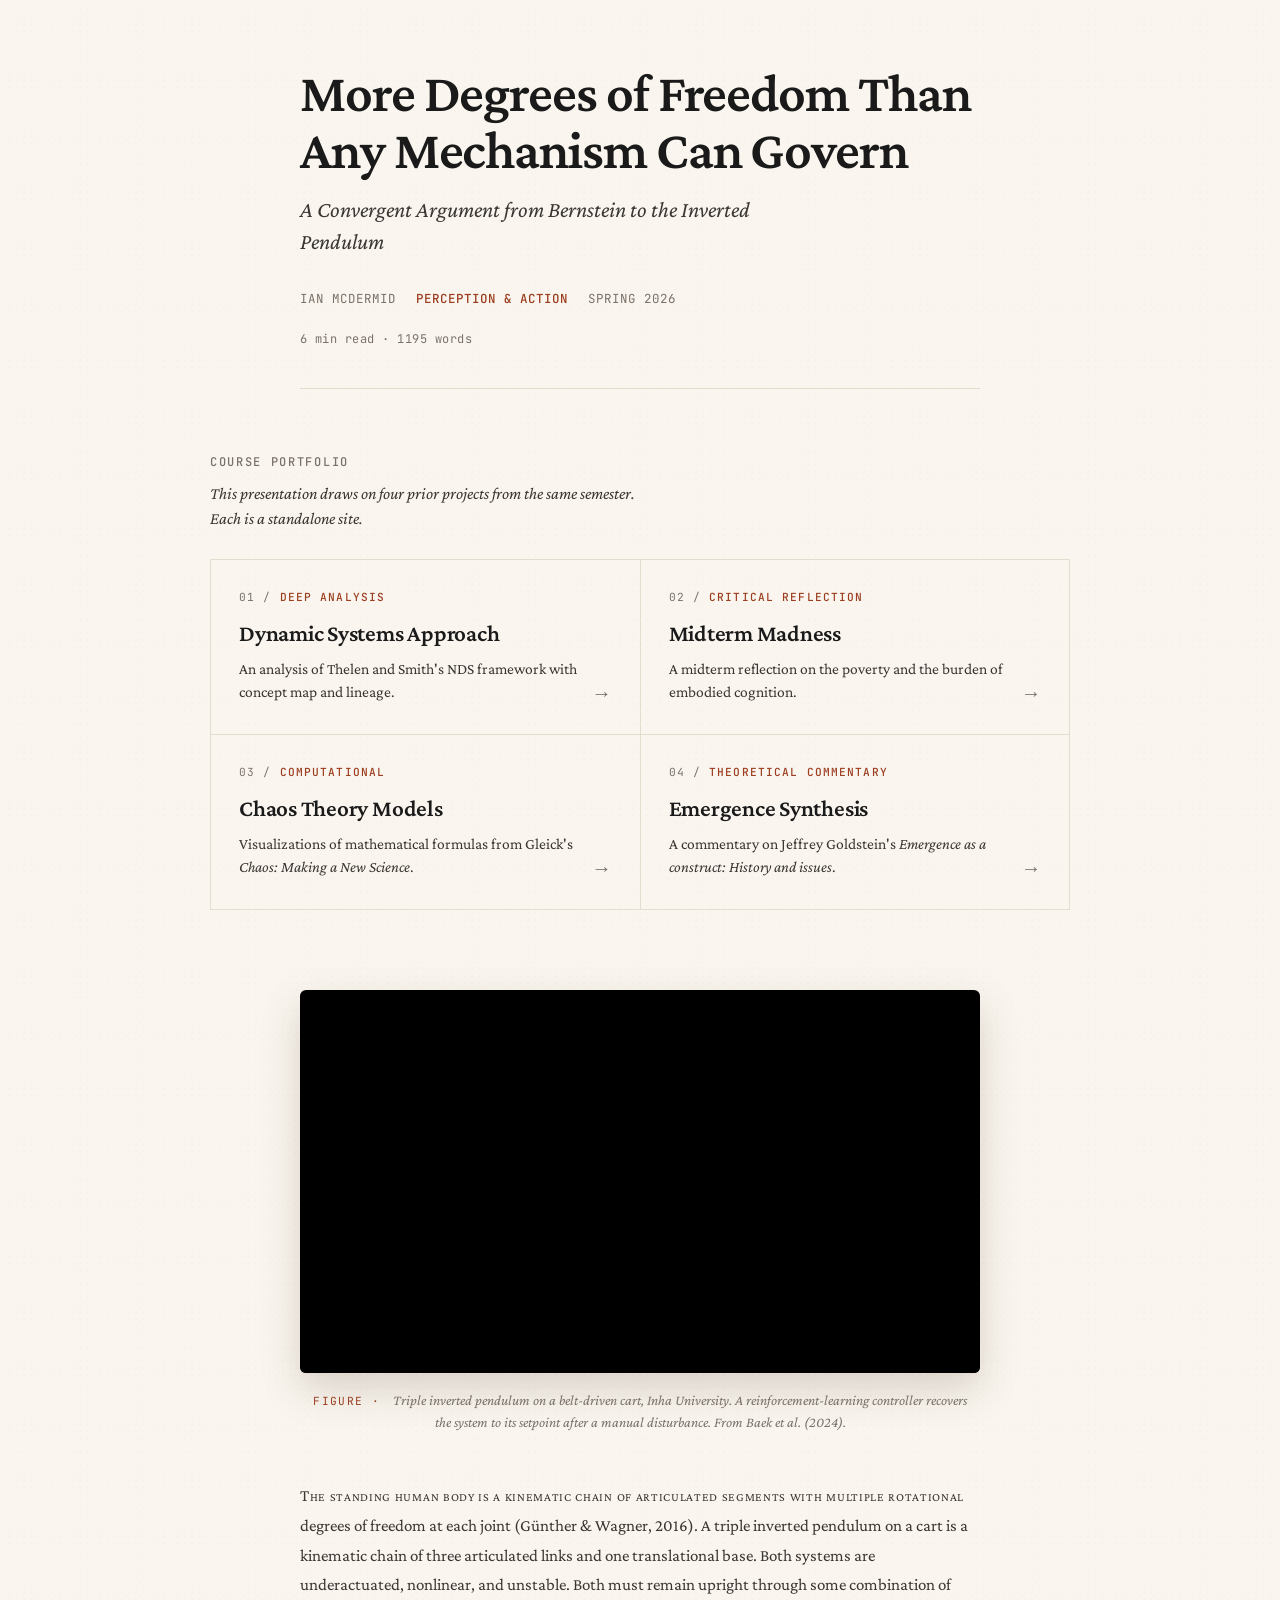
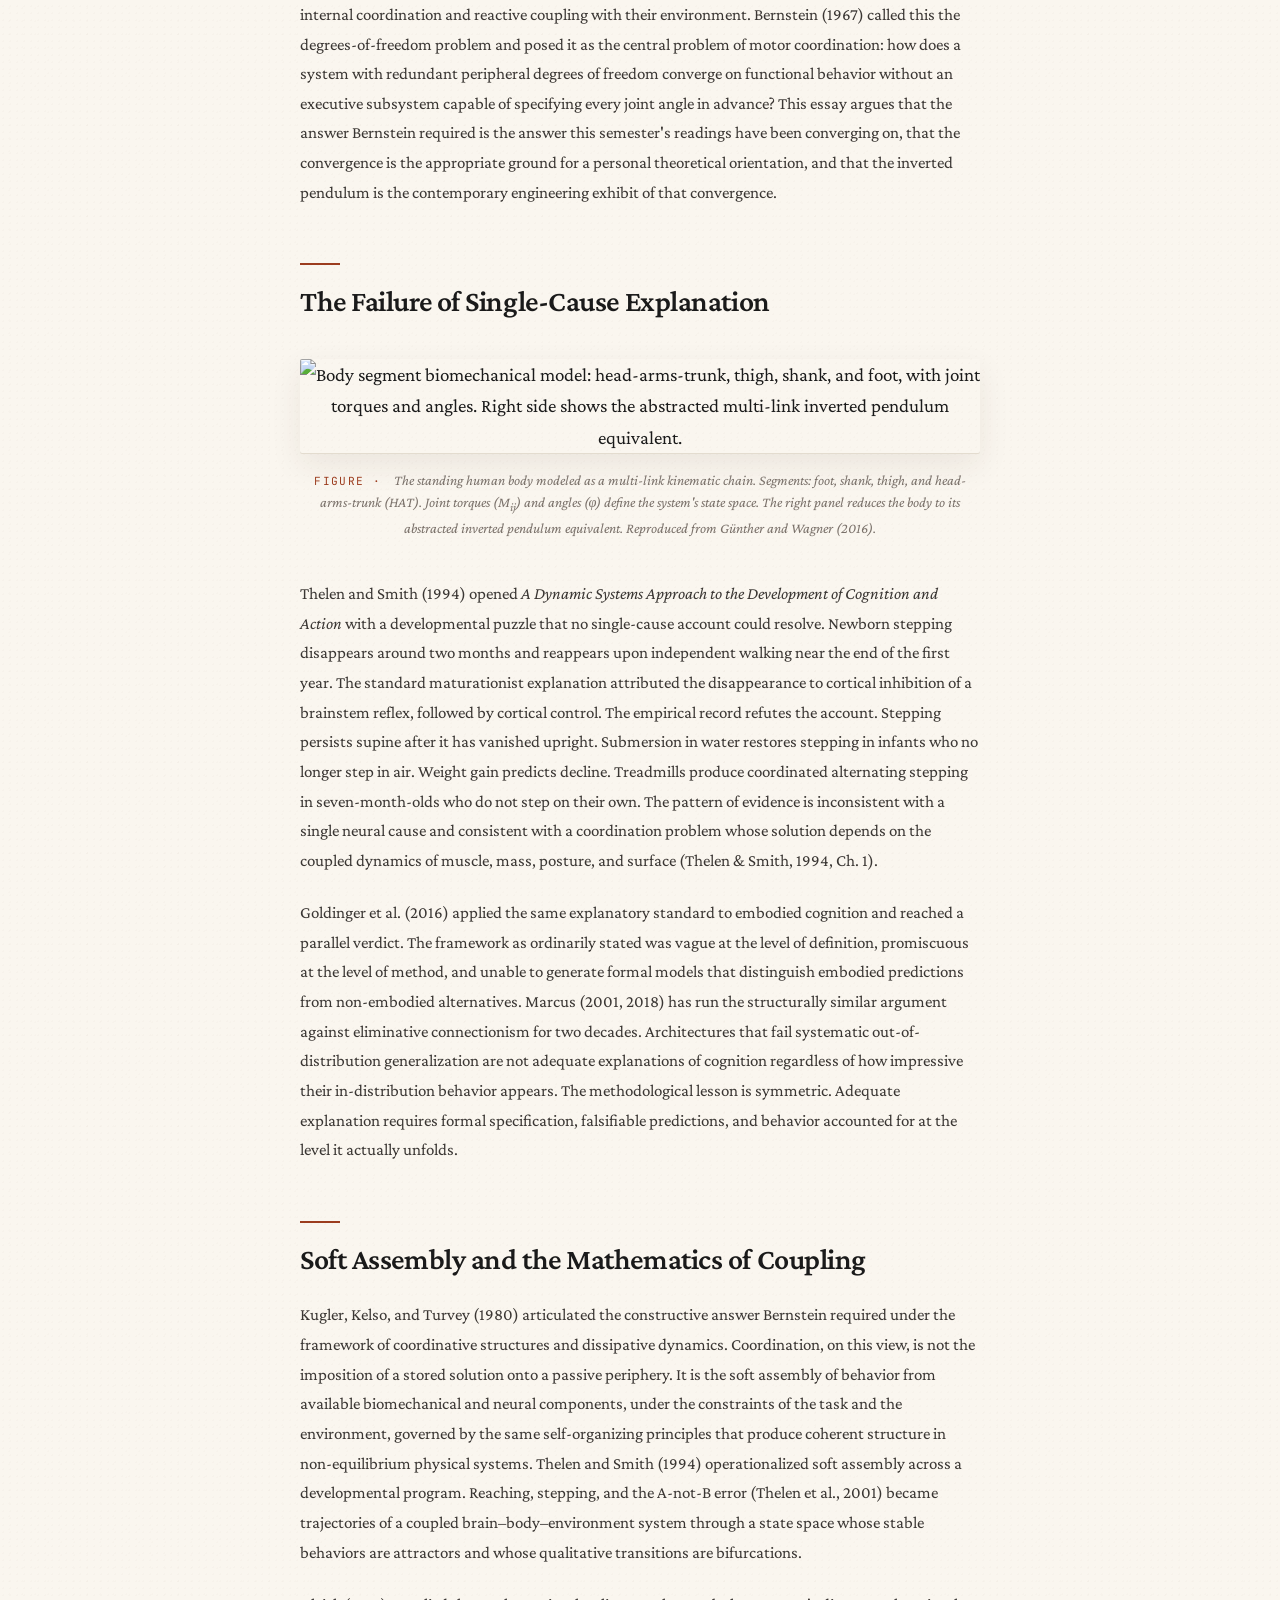
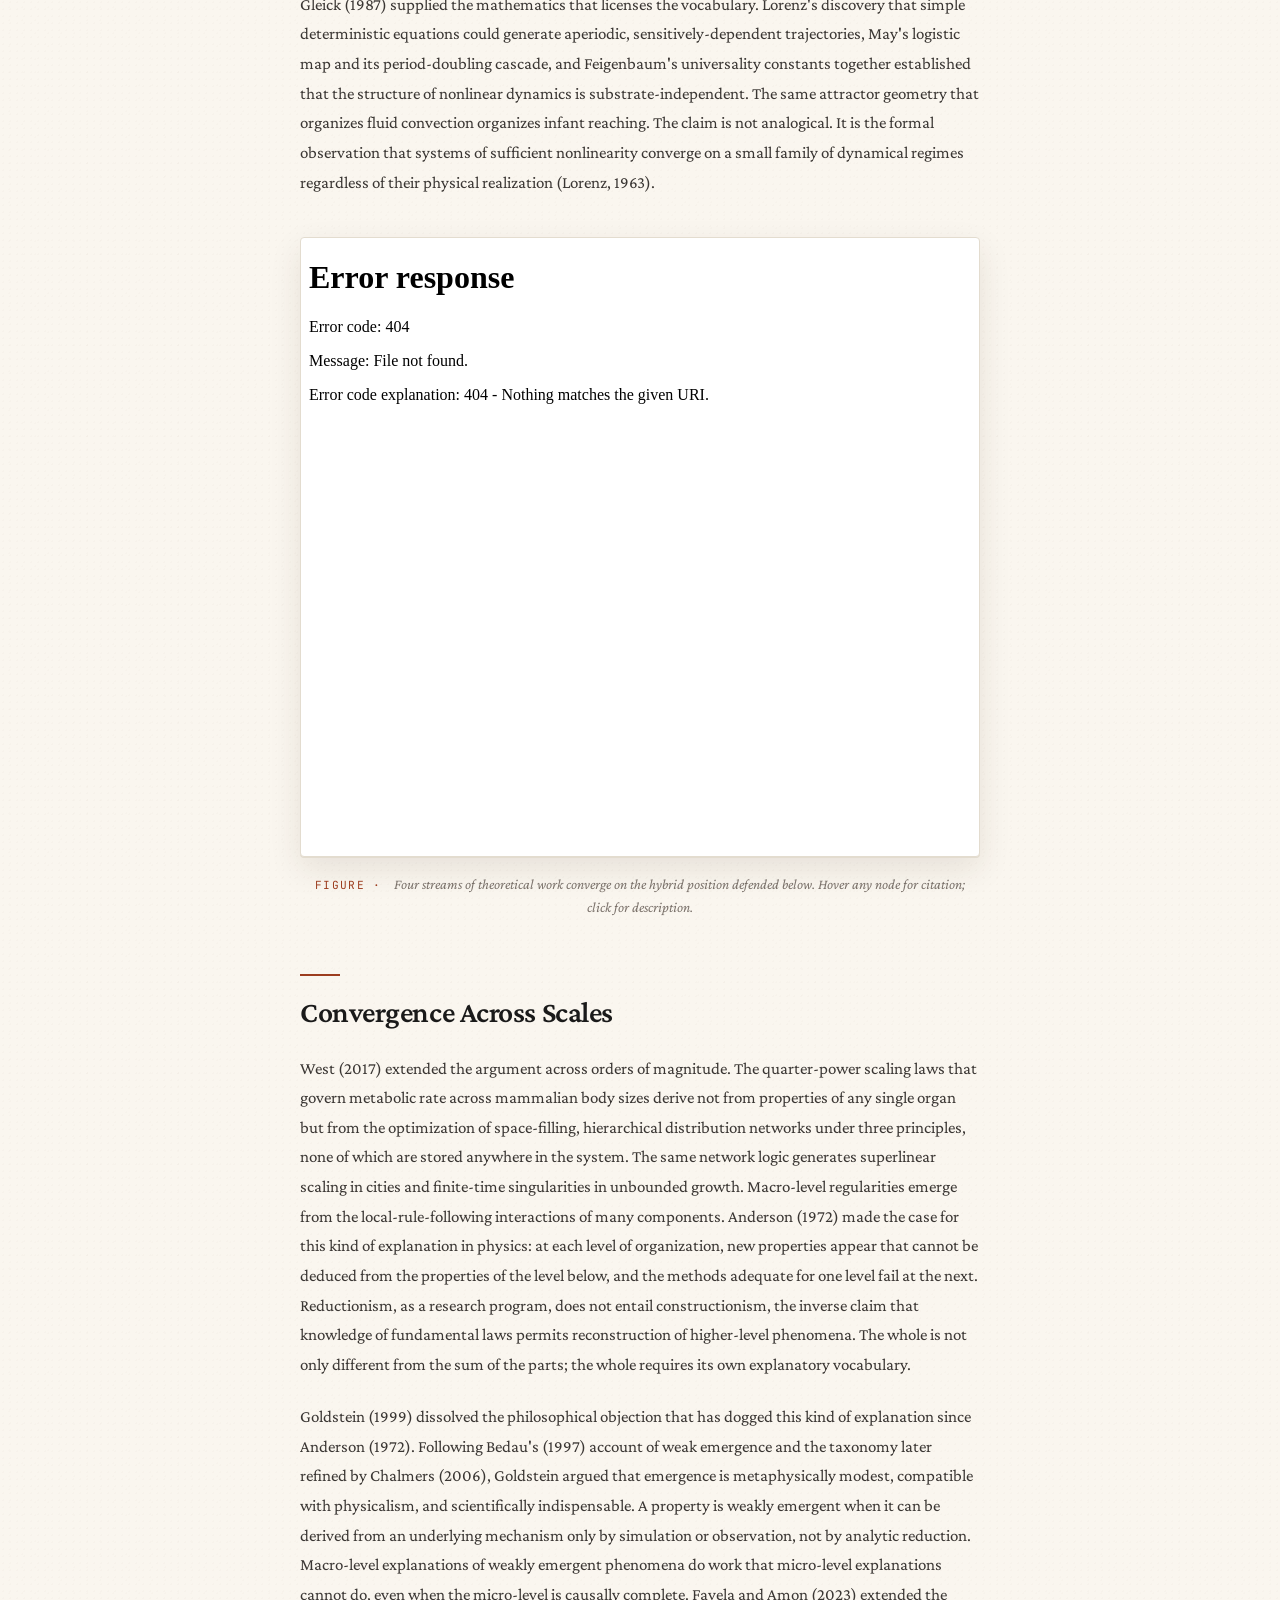
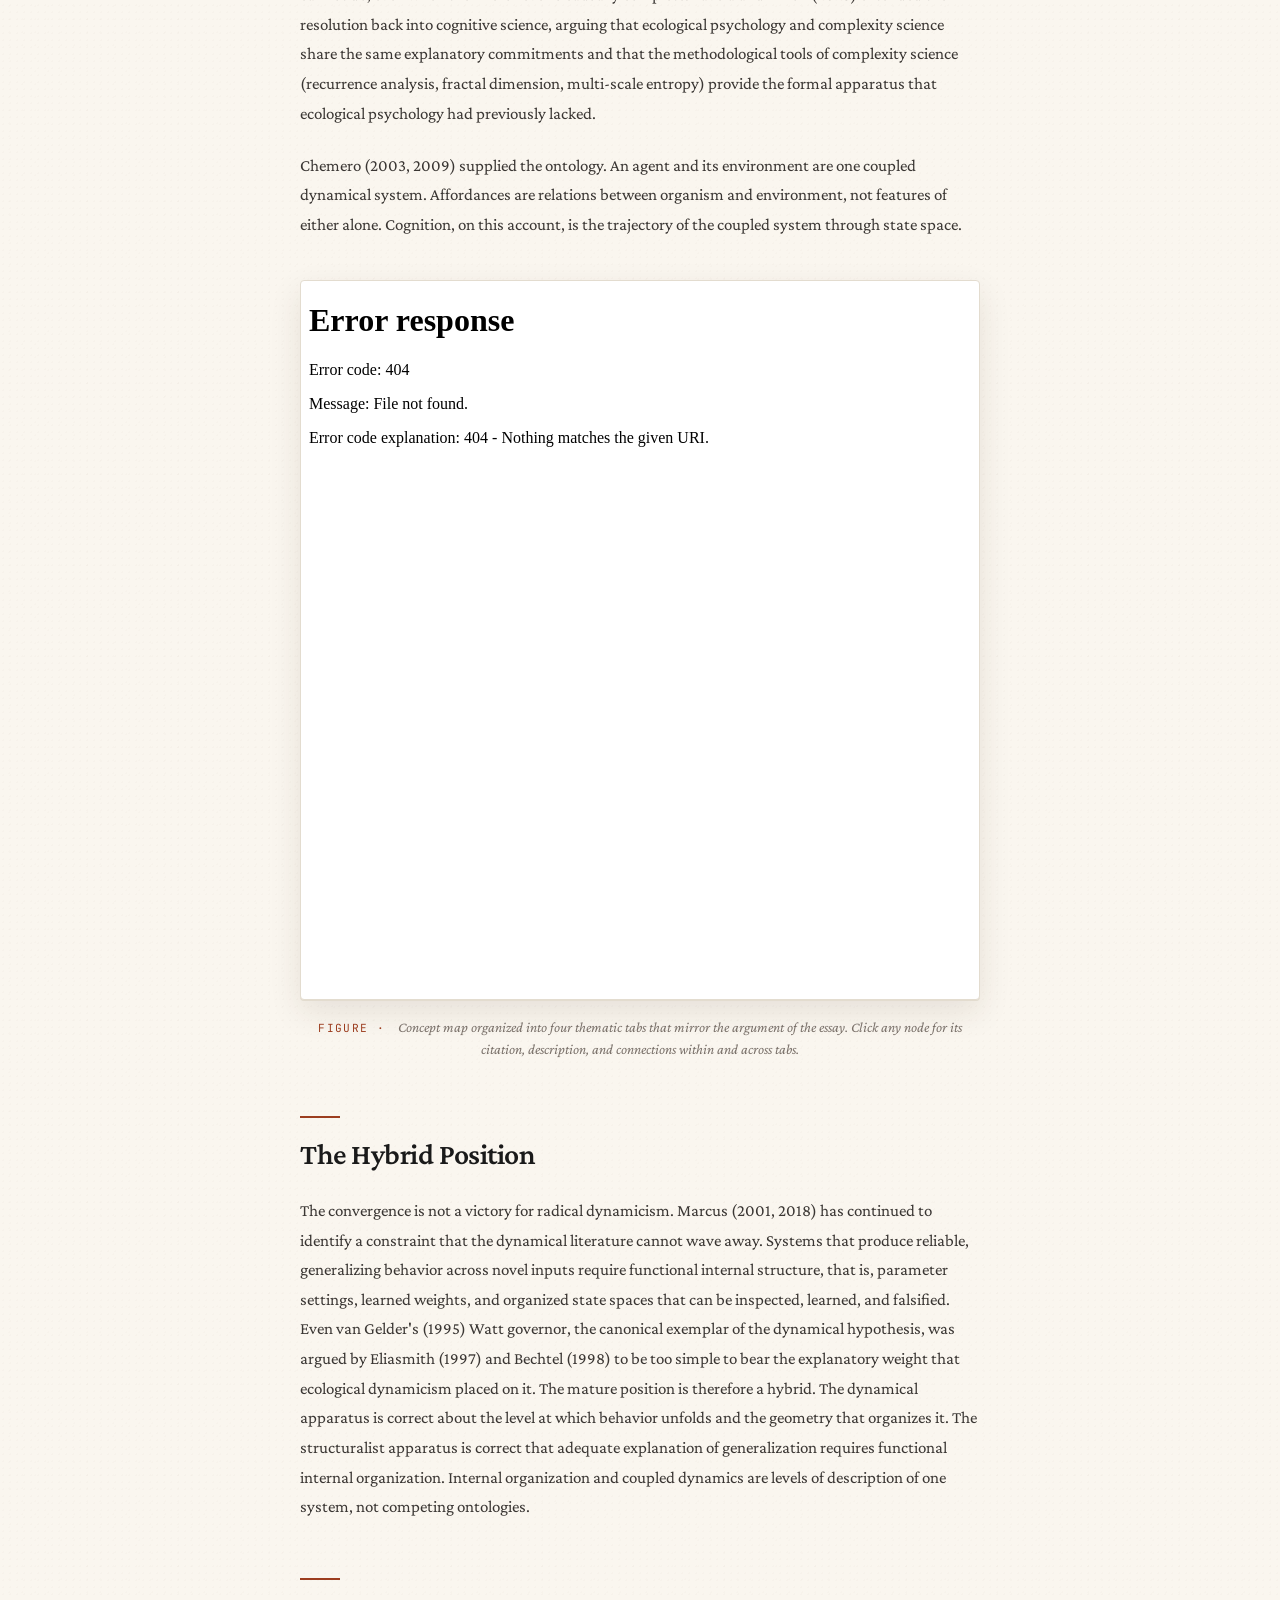
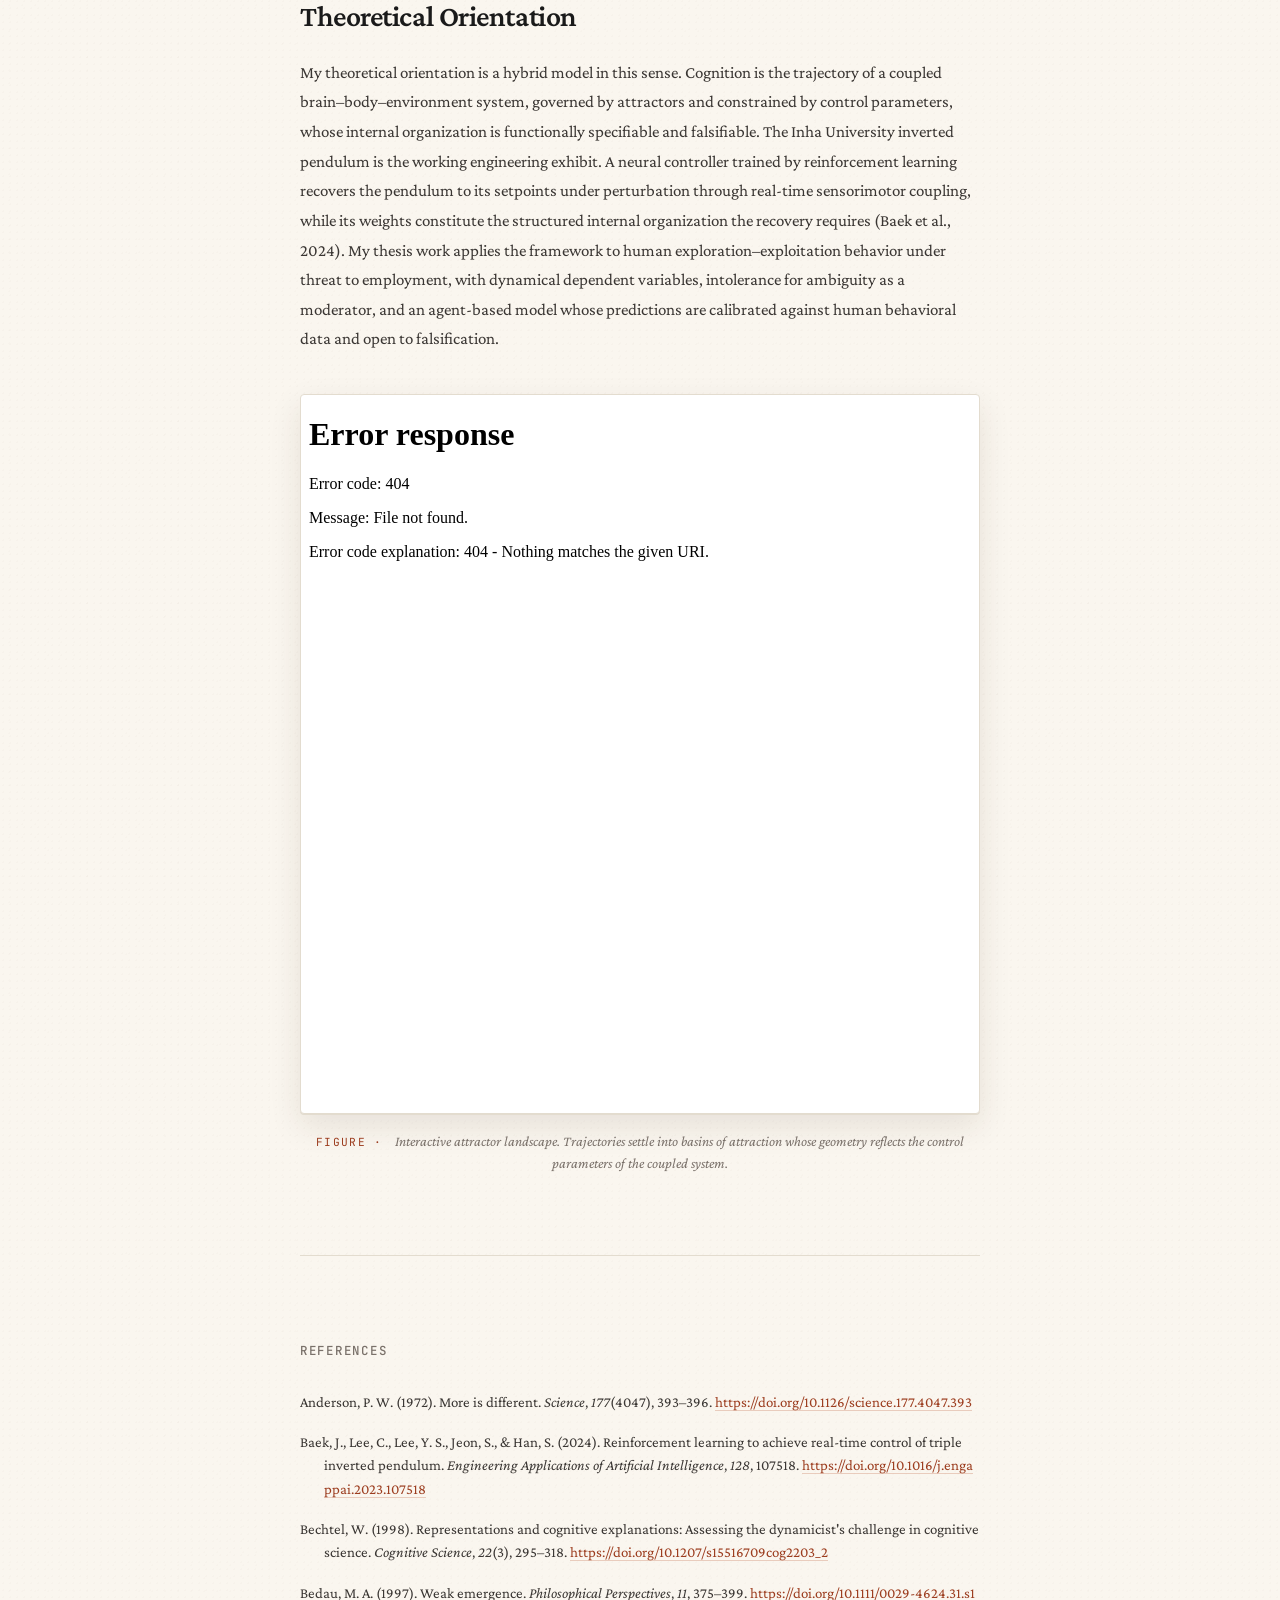
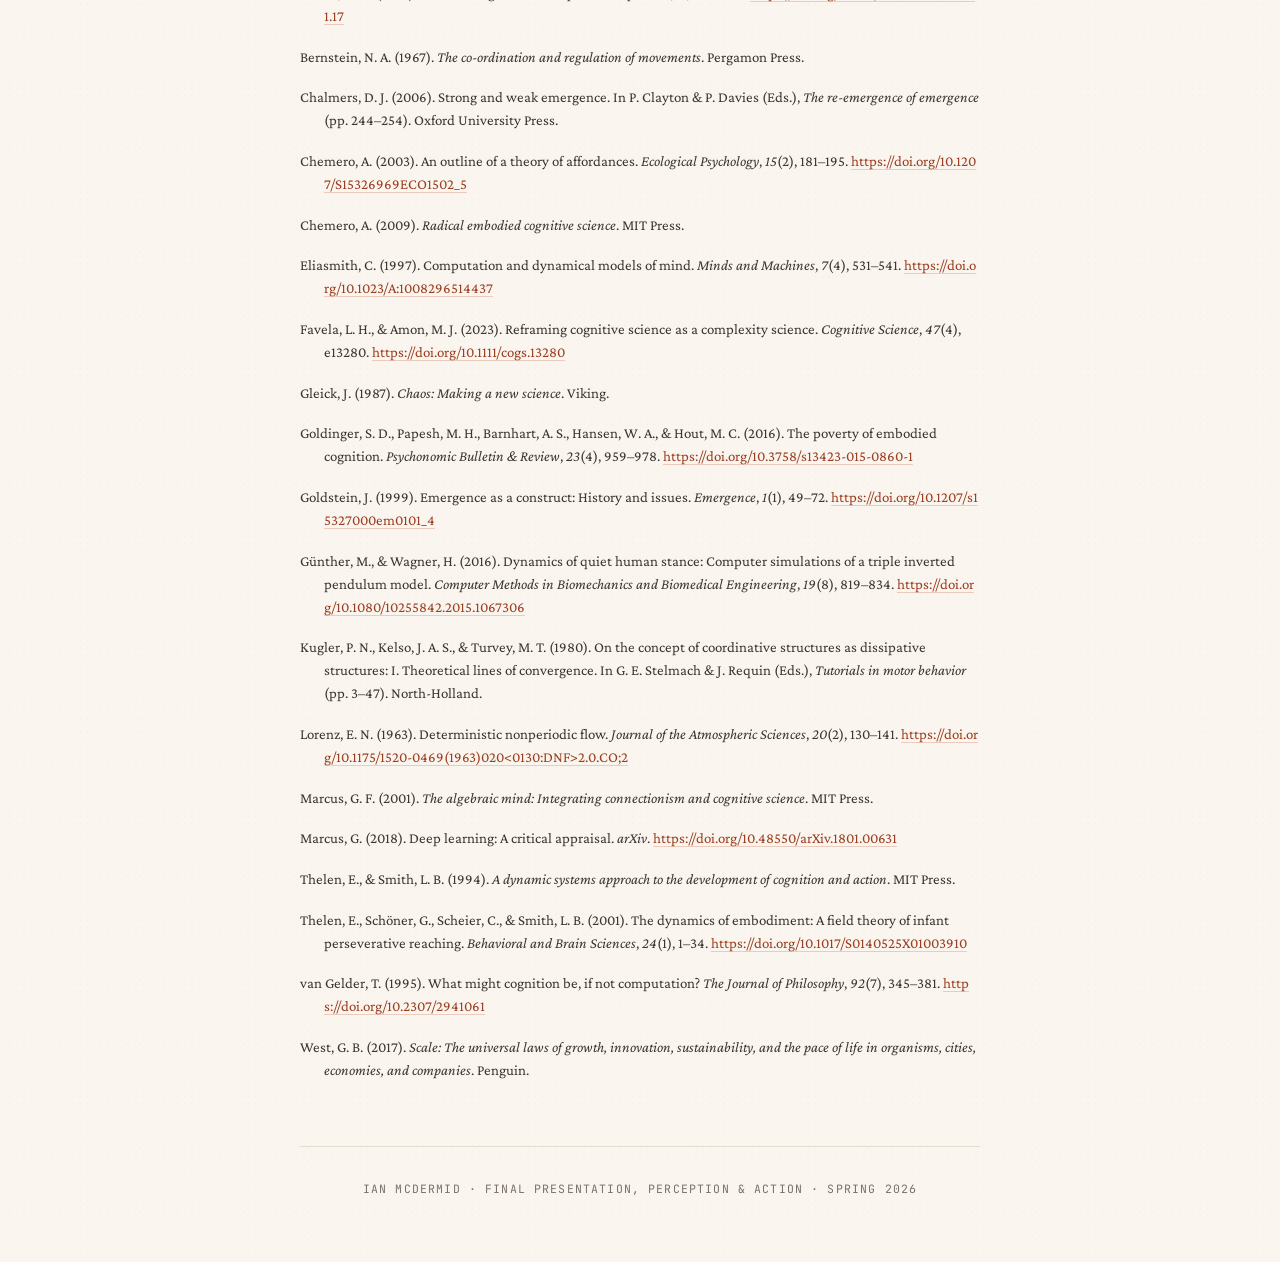
==== index.html @ aba79be6 "Add files via upload" ====
<!DOCTYPE html>
<html lang="en">
<head>
<meta charset="UTF-8">
<meta name="viewport" content="width=device-width, initial-scale=1.0">
<title>More Degrees of Freedom Than Any Mechanism Can Govern · Ian McDermid</title>
<link rel="stylesheet" href="style.css">
</head>
<body>
<div class="container">

<header>
  <h1>More Degrees of Freedom Than Any Mechanism Can Govern</h1>
  <p class="subtitle">A Convergent Argument from Bernstein to the Inverted Pendulum</p>
  <div class="meta">
    <span>Ian McDermid</span>
    <span class="course">Perception &amp; Action</span>
    <span class="type">Spring 2026</span>
  </div>
</header>

<!-- ============================================================ -->
<!-- COURSE PORTFOLIO · Sister projects                            -->
<!-- ============================================================ -->
<nav class="course-portfolio" aria-label="Other course projects">
  <h2 class="portfolio-heading">Course Portfolio</h2>
  <p class="portfolio-intro">This presentation draws on four prior projects from the same semester. Each is a standalone site.</p>
  <div class="portfolio-grid">
    <a class="portfolio-card" href="http://iangoescrunch.github.io/Dynamic-Systems-Approach/">
      <span class="portfolio-tag">Deep analysis</span>
      <span class="portfolio-title">Dynamic Systems Approach</span>
      <span class="portfolio-desc">An analysis of Thelen and Smith's NDS framework with concept map and lineage.</span>
      <span class="portfolio-arrow">→</span>
    </a>
    <a class="portfolio-card" href="http://iangoescrunch.github.io/Midterm-Madness/">
      <span class="portfolio-tag">Critical reflection</span>
      <span class="portfolio-title">Midterm Madness</span>
      <span class="portfolio-desc">A midterm reflection on the poverty and the burden of embodied cognition.</span>
      <span class="portfolio-arrow">→</span>
    </a>
    <a class="portfolio-card" href="http://iangoescrunch.github.io/Chaos-Theory-Models/">
      <span class="portfolio-tag">Computational</span>
      <span class="portfolio-title">Chaos Theory Models</span>
      <span class="portfolio-desc">Visualizations of mathematical formulas from Gleick's <em>Chaos: Making a New Science</em>.</span>
      <span class="portfolio-arrow">→</span>
    </a>
    <a class="portfolio-card" href="http://iangoescrunch.github.io/Emergence-Synthesis/">
      <span class="portfolio-tag">Theoretical commentary</span>
      <span class="portfolio-title">Emergence Synthesis</span>
      <span class="portfolio-desc">A commentary on Jeffrey Goldstein's <em>Emergence as a construct: History and issues</em>.</span>
      <span class="portfolio-arrow">→</span>
    </a>
  </div>
</nav>

<!-- ============================================================ -->
<!-- SECTION 1 · Hook · Pendulum video                             -->
<!-- ============================================================ -->
<section id="hook" class="essay-section">

  <!--
    PENDULUM VIDEO
    ==============
    Replace the data-src below with the actual filename once uploaded
    to the GitHub repo. The figure is set up for a 1080p (16:9) screen
    capture. To embed:

      1. Upload your video file (e.g., pendulum.mp4) to the repo root
         or to a /videos subdirectory.
      2. In the <video> tag below, change src="REPLACE_WITH_VIDEO.mp4"
         to the relative path of your file.
      3. If you also have a poster frame (a still image to show before
         playback), set the poster attribute to that filename.

    The aspect-ratio CSS rule keeps the player at 16:9 regardless of
    container width. Controls are visible by default.
  -->
  <figure class="reflection-figure video-figure">
    <video
      controls
      preload="metadata"
      poster="REPLACE_WITH_POSTER.jpg"
      style="width:100%; aspect-ratio: 16/9; background:#000; border-radius:6px;">
      <source src="REPLACE_WITH_VIDEO.mp4" type="video/mp4">
      Your browser does not support embedded video. The presentation
      includes a clip of the Inha University triple inverted pendulum
      recovering from a manual disturbance.
    </video>
    <figcaption>
      Triple inverted pendulum on a belt-driven cart, Inha University.
      A reinforcement-learning controller recovers the system to its
      setpoint after a manual disturbance. From Baek et al. (2024).
    </figcaption>
  </figure>

  <p>The standing human body is a kinematic chain of articulated segments with multiple rotational degrees of freedom at each joint (Günther &amp; Wagner, 2016). A triple inverted pendulum on a cart is a kinematic chain of three articulated links and one translational base. Both systems are underactuated, nonlinear, and unstable. Both must remain upright through some combination of internal coordination and reactive coupling with their environment. Bernstein (1967) called this the degrees-of-freedom problem and posed it as the central problem of motor coordination: how does a system with redundant peripheral degrees of freedom converge on functional behavior without an executive subsystem capable of specifying every joint angle in advance? This essay argues that the answer Bernstein required is the answer this semester's readings have been converging on, that the convergence is the appropriate ground for a personal theoretical orientation, and that the inverted pendulum is the contemporary engineering exhibit of that convergence.</p>

</section>

<!-- ============================================================ -->
<!-- SECTION 2 · Single-cause failure · Biomechanics figure        -->
<!-- ============================================================ -->
<section id="single-cause" class="essay-section">

  <h2>The Failure of Single-Cause Explanation</h2>

  <figure class="book-figure">
    <img src="figures/triple-pendulum-body.webp"
         alt="Body segment biomechanical model: head-arms-trunk, thigh, shank, and foot, with joint torques and angles. Right side shows the abstracted multi-link inverted pendulum equivalent.">
    <figcaption>
      The standing human body modeled as a multi-link kinematic chain.
      Segments: foot, shank, thigh, and head-arms-trunk (HAT). Joint
      torques (M<sub>ij</sub>) and angles (φ) define the system's state
      space. The right panel reduces the body to its abstracted inverted
      pendulum equivalent. Reproduced from Günther and Wagner (2016).
    </figcaption>
  </figure>

  <p>Thelen and Smith (1994) opened <em>A Dynamic Systems Approach to the Development of Cognition and Action</em> with a developmental puzzle that no single-cause account could resolve. Newborn stepping disappears around two months and reappears upon independent walking near the end of the first year. The standard maturationist explanation attributed the disappearance to cortical inhibition of a brainstem reflex, followed by cortical control. The empirical record refutes the account. Stepping persists supine after it has vanished upright. Submersion in water restores stepping in infants who no longer step in air. Weight gain predicts decline. Treadmills produce coordinated alternating stepping in seven-month-olds who do not step on their own. The pattern of evidence is inconsistent with a single neural cause and consistent with a coordination problem whose solution depends on the coupled dynamics of muscle, mass, posture, and surface (Thelen &amp; Smith, 1994, Ch. 1).</p>

  <p>Goldinger et al. (2016) applied the same explanatory standard to embodied cognition and reached a parallel verdict. The framework as ordinarily stated was vague at the level of definition, promiscuous at the level of method, and unable to generate formal models that distinguish embodied predictions from non-embodied alternatives. Marcus (2001, 2018) has run the structurally similar argument against eliminative connectionism for two decades. Architectures that fail systematic out-of-distribution generalization are not adequate explanations of cognition regardless of how impressive their in-distribution behavior appears. The methodological lesson is symmetric. Adequate explanation requires formal specification, falsifiable predictions, and behavior accounted for at the level it actually unfolds.</p>

</section>

<!-- ============================================================ -->
<!-- SECTION 3 · Soft assembly · Lineage diagram                   -->
<!-- ============================================================ -->
<section id="soft-assembly" class="essay-section">

  <h2>Soft Assembly and the Mathematics of Coupling</h2>

  <p>Kugler, Kelso, and Turvey (1980) articulated the constructive answer Bernstein required under the framework of coordinative structures and dissipative dynamics. Coordination, on this view, is not the imposition of a stored solution onto a passive periphery. It is the soft assembly of behavior from available biomechanical and neural components, under the constraints of the task and the environment, governed by the same self-organizing principles that produce coherent structure in non-equilibrium physical systems. Thelen and Smith (1994) operationalized soft assembly across a developmental program. Reaching, stepping, and the A-not-B error (Thelen et al., 2001) became trajectories of a coupled brain–body–environment system through a state space whose stable behaviors are attractors and whose qualitative transitions are bifurcations.</p>

  <p>Gleick (1987) supplied the mathematics that licenses the vocabulary. Lorenz's discovery that simple deterministic equations could generate aperiodic, sensitively-dependent trajectories, May's logistic map and its period-doubling cascade, and Feigenbaum's universality constants together established that the structure of nonlinear dynamics is substrate-independent. The same attractor geometry that organizes fluid convection organizes infant reaching. The claim is not analogical. It is the formal observation that systems of sufficient nonlinearity converge on a small family of dynamical regimes regardless of their physical realization (Lorenz, 1963).</p>

  <figure class="reflection-figure interactive">
    <iframe src="lineage.html"
            title="Theory lineage timeline"
            loading="lazy"
            style="height: 620px;"></iframe>
    <figcaption>
      Four streams of theoretical work converge on the hybrid position
      defended below. Hover any node for citation; click for description.
    </figcaption>
  </figure>

</section>

<!-- ============================================================ -->
<!-- SECTION 4 · Convergence across scales                         -->
<!-- ============================================================ -->
<section id="convergence" class="essay-section">

  <h2>Convergence Across Scales</h2>

  <p>West (2017) extended the argument across orders of magnitude. The quarter-power scaling laws that govern metabolic rate across mammalian body sizes derive not from properties of any single organ but from the optimization of space-filling, hierarchical distribution networks under three principles, none of which are stored anywhere in the system. The same network logic generates superlinear scaling in cities and finite-time singularities in unbounded growth. Macro-level regularities emerge from the local-rule-following interactions of many components. Anderson (1972) made the case for this kind of explanation in physics: at each level of organization, new properties appear that cannot be deduced from the properties of the level below, and the methods adequate for one level fail at the next. Reductionism, as a research program, does not entail constructionism, the inverse claim that knowledge of fundamental laws permits reconstruction of higher-level phenomena. The whole is not only different from the sum of the parts; the whole requires its own explanatory vocabulary.</p>

  <p>Goldstein (1999) dissolved the philosophical objection that has dogged this kind of explanation since Anderson (1972). Following Bedau's (1997) account of weak emergence and the taxonomy later refined by Chalmers (2006), Goldstein argued that emergence is metaphysically modest, compatible with physicalism, and scientifically indispensable. A property is weakly emergent when it can be derived from an underlying mechanism only by simulation or observation, not by analytic reduction. Macro-level explanations of weakly emergent phenomena do work that micro-level explanations cannot do, even when the micro-level is causally complete. Favela and Amon (2023) extended the resolution back into cognitive science, arguing that ecological psychology and complexity science share the same explanatory commitments and that the methodological tools of complexity science (recurrence analysis, fractal dimension, multi-scale entropy) provide the formal apparatus that ecological psychology had previously lacked.</p>

  <p>Chemero (2003, 2009) supplied the ontology. An agent and its environment are one coupled dynamical system. Affordances are relations between organism and environment, not features of either alone. Cognition, on this account, is the trajectory of the coupled system through state space.</p>

  <figure class="reflection-figure interactive">
    <iframe src="concept-map.html"
            title="Concept map of the convergent argument"
            loading="lazy"
            style="height: 720px;"></iframe>
    <figcaption>
      Concept map organized into four thematic tabs that mirror the
      argument of the essay. Click any node for its citation, description,
      and connections within and across tabs.
    </figcaption>
  </figure>

</section>

<!-- ============================================================ -->
<!-- SECTION 5 · Hybrid position                                   -->
<!-- ============================================================ -->
<section id="hybrid" class="essay-section">

  <h2>The Hybrid Position</h2>

  <p>The convergence is not a victory for radical dynamicism. Marcus (2001, 2018) has continued to identify a constraint that the dynamical literature cannot wave away. Systems that produce reliable, generalizing behavior across novel inputs require functional internal structure, that is, parameter settings, learned weights, and organized state spaces that can be inspected, learned, and falsified. Even van Gelder's (1995) Watt governor, the canonical exemplar of the dynamical hypothesis, was argued by Eliasmith (1997) and Bechtel (1998) to be too simple to bear the explanatory weight that ecological dynamicism placed on it. The mature position is therefore a hybrid. The dynamical apparatus is correct about the level at which behavior unfolds and the geometry that organizes it. The structuralist apparatus is correct that adequate explanation of generalization requires functional internal organization. Internal organization and coupled dynamics are levels of description of one system, not competing ontologies.</p>

</section>

<!-- ============================================================ -->
<!-- SECTION 6 · Theoretical orientation · Plotly attractor        -->
<!-- ============================================================ -->
<section id="orientation" class="essay-section">

  <h2>Theoretical Orientation</h2>

  <p>My theoretical orientation is a hybrid model in this sense. Cognition is the trajectory of a coupled brain–body–environment system, governed by attractors and constrained by control parameters, whose internal organization is functionally specifiable and falsifiable. The Inha University inverted pendulum is the working engineering exhibit. A neural controller trained by reinforcement learning recovers the pendulum to its setpoints under perturbation through real-time sensorimotor coupling, while its weights constitute the structured internal organization the recovery requires (Baek et al., 2024). My thesis work applies the framework to human exploration–exploitation behavior under threat to employment, with dynamical dependent variables, intolerance for ambiguity as a moderator, and an agent-based model whose predictions are calibrated against human behavioral data and open to falsification.</p>

  <figure class="reflection-figure interactive">
    <iframe src="lever_attractor_landscape.html"
            title="Attractor landscape model"
            loading="lazy"
            style="height: 720px;"></iframe>
    <figcaption>
      Interactive attractor landscape. Trajectories settle into basins
      of attraction whose geometry reflects the control parameters of
      the coupled system.
    </figcaption>
  </figure>

</section>

<!-- ============================================================ -->
<!-- REFERENCES                                                    -->
<!-- ============================================================ -->
<section id="references" class="essay-section references">

  <h2>References</h2>

  <p class="ref">Anderson, P. W. (1972). More is different. <em>Science</em>, <em>177</em>(4047), 393–396. <a href="https://doi.org/10.1126/science.177.4047.393">https://doi.org/10.1126/science.177.4047.393</a></p>

  <p class="ref">Baek, J., Lee, C., Lee, Y. S., Jeon, S., &amp; Han, S. (2024). Reinforcement learning to achieve real-time control of triple inverted pendulum. <em>Engineering Applications of Artificial Intelligence</em>, <em>128</em>, 107518. <a href="https://doi.org/10.1016/j.engappai.2023.107518">https://doi.org/10.1016/j.engappai.2023.107518</a></p>

  <p class="ref">Bechtel, W. (1998). Representations and cognitive explanations: Assessing the dynamicist's challenge in cognitive science. <em>Cognitive Science</em>, <em>22</em>(3), 295–318. <a href="https://doi.org/10.1207/s15516709cog2203_2">https://doi.org/10.1207/s15516709cog2203_2</a></p>

  <p class="ref">Bedau, M. A. (1997). Weak emergence. <em>Philosophical Perspectives</em>, <em>11</em>, 375–399. <a href="https://doi.org/10.1111/0029-4624.31.s11.17">https://doi.org/10.1111/0029-4624.31.s11.17</a></p>

  <p class="ref">Bernstein, N. A. (1967). <em>The co-ordination and regulation of movements</em>. Pergamon Press.</p>

  <p class="ref">Chalmers, D. J. (2006). Strong and weak emergence. In P. Clayton &amp; P. Davies (Eds.), <em>The re-emergence of emergence</em> (pp. 244–254). Oxford University Press.</p>

  <p class="ref">Chemero, A. (2003). An outline of a theory of affordances. <em>Ecological Psychology</em>, <em>15</em>(2), 181–195. <a href="https://doi.org/10.1207/S15326969ECO1502_5">https://doi.org/10.1207/S15326969ECO1502_5</a></p>

  <p class="ref">Chemero, A. (2009). <em>Radical embodied cognitive science</em>. MIT Press.</p>

  <p class="ref">Eliasmith, C. (1997). Computation and dynamical models of mind. <em>Minds and Machines</em>, <em>7</em>(4), 531–541. <a href="https://doi.org/10.1023/A:1008296514437">https://doi.org/10.1023/A:1008296514437</a></p>

  <p class="ref">Favela, L. H., &amp; Amon, M. J. (2023). Reframing cognitive science as a complexity science. <em>Cognitive Science</em>, <em>47</em>(4), e13280. <a href="https://doi.org/10.1111/cogs.13280">https://doi.org/10.1111/cogs.13280</a></p>

  <p class="ref">Gleick, J. (1987). <em>Chaos: Making a new science</em>. Viking.</p>

  <p class="ref">Goldinger, S. D., Papesh, M. H., Barnhart, A. S., Hansen, W. A., &amp; Hout, M. C. (2016). The poverty of embodied cognition. <em>Psychonomic Bulletin &amp; Review</em>, <em>23</em>(4), 959–978. <a href="https://doi.org/10.3758/s13423-015-0860-1">https://doi.org/10.3758/s13423-015-0860-1</a></p>

  <p class="ref">Goldstein, J. (1999). Emergence as a construct: History and issues. <em>Emergence</em>, <em>1</em>(1), 49–72. <a href="https://doi.org/10.1207/s15327000em0101_4">https://doi.org/10.1207/s15327000em0101_4</a></p>

  <p class="ref">Günther, M., &amp; Wagner, H. (2016). Dynamics of quiet human stance: Computer simulations of a triple inverted pendulum model. <em>Computer Methods in Biomechanics and Biomedical Engineering</em>, <em>19</em>(8), 819–834. <a href="https://doi.org/10.1080/10255842.2015.1067306">https://doi.org/10.1080/10255842.2015.1067306</a></p>

  <p class="ref">Kugler, P. N., Kelso, J. A. S., &amp; Turvey, M. T. (1980). On the concept of coordinative structures as dissipative structures: I. Theoretical lines of convergence. In G. E. Stelmach &amp; J. Requin (Eds.), <em>Tutorials in motor behavior</em> (pp. 3–47). North-Holland.</p>

  <p class="ref">Lorenz, E. N. (1963). Deterministic nonperiodic flow. <em>Journal of the Atmospheric Sciences</em>, <em>20</em>(2), 130–141. <a href="https://doi.org/10.1175/1520-0469(1963)020%3C0130:DNF%3E2.0.CO;2">https://doi.org/10.1175/1520-0469(1963)020&lt;0130:DNF&gt;2.0.CO;2</a></p>

  <p class="ref">Marcus, G. F. (2001). <em>The algebraic mind: Integrating connectionism and cognitive science</em>. MIT Press.</p>

  <p class="ref">Marcus, G. (2018). Deep learning: A critical appraisal. <em>arXiv</em>. <a href="https://doi.org/10.48550/arXiv.1801.00631">https://doi.org/10.48550/arXiv.1801.00631</a></p>

  <p class="ref">Thelen, E., &amp; Smith, L. B. (1994). <em>A dynamic systems approach to the development of cognition and action</em>. MIT Press.</p>

  <p class="ref">Thelen, E., Schöner, G., Scheier, C., &amp; Smith, L. B. (2001). The dynamics of embodiment: A field theory of infant perseverative reaching. <em>Behavioral and Brain Sciences</em>, <em>24</em>(1), 1–34. <a href="https://doi.org/10.1017/S0140525X01003910">https://doi.org/10.1017/S0140525X01003910</a></p>

  <p class="ref">van Gelder, T. (1995). What might cognition be, if not computation? <em>The Journal of Philosophy</em>, <em>92</em>(7), 345–381. <a href="https://doi.org/10.2307/2941061">https://doi.org/10.2307/2941061</a></p>

  <p class="ref">West, G. B. (2017). <em>Scale: The universal laws of growth, innovation, sustainability, and the pace of life in organisms, cities, economies, and companies</em>. Penguin.</p>

</section>

<footer class="main-footer">
  <p>Ian McDermid · Final Presentation, Perception &amp; Action · Spring 2026</p>
</footer>

</div>
<script src="script.js"></script>
</body>
</html>
---- style.css ----
/* ============================================================
   More Degrees of Freedom Than Any Mechanism Can Govern
   Editorial-academic styling.
   Type: Crimson Pro (body serif) · Inter (sans) · JetBrains Mono
   Palette: warm cream paper, near-black ink, deep terracotta accent
   ============================================================ */

@import url('https://fonts.googleapis.com/css2?family=Crimson+Pro:ital,wght@0,400;0,500;0,600;0,700;1,400;1,500&family=Inter:wght@400;500;600;700&family=JetBrains+Mono:wght@400;500&display=swap');

:root {
    --paper: #faf6ef;
    --paper-deep: #f3ede2;
    --surface: #ffffff;
    --ink: #1a1a1a;
    --ink-soft: #3a3633;
    --ink-muted: #7a716a;
    --rule: #e3dccf;
    --rule-soft: #efe9dc;
    --accent: #9c3d1f;
    --accent-deep: #6b2a14;
    --accent-soft: #c5715050;
    --serif: 'Crimson Pro', 'Iowan Old Style', 'Apple Garamond', Georgia, serif;
    --sans: 'Inter', -apple-system, BlinkMacSystemFont, 'Segoe UI', system-ui, sans-serif;
    --mono: 'JetBrains Mono', 'SF Mono', Menlo, Consolas, monospace;
    --maxw-prose: 680px;
    --maxw-figure: 860px;
    --maxw-container: 1080px;
}

* { margin: 0; padding: 0; box-sizing: border-box; }

html { scroll-behavior: smooth; }

body {
    font-family: var(--serif);
    font-size: 19px;
    line-height: 1.65;
    color: var(--ink);
    background: var(--paper);
    background-image:
        radial-gradient(rgba(120, 100, 80, 0.025) 1px, transparent 1px),
        radial-gradient(rgba(120, 100, 80, 0.018) 1px, transparent 1px);
    background-size: 7px 7px, 13px 13px;
    background-position: 0 0, 3px 3px;
    text-rendering: optimizeLegibility;
    -webkit-font-smoothing: antialiased;
    -moz-osx-font-smoothing: grayscale;
}

::selection { background: var(--accent-soft); color: var(--ink); }

.container {
    max-width: var(--maxw-container);
    margin: 0 auto;
    padding: 4rem 2rem 3rem;
}

/* ============================================================
   Header
   ============================================================ */
header {
    max-width: var(--maxw-prose);
    margin: 0 auto 4rem;
    padding-bottom: 2.25rem;
    border-bottom: 1px solid var(--rule);
    text-align: left;
}

header h1 {
    font-family: var(--serif);
    font-weight: 600;
    font-size: clamp(2.25rem, 5vw, 3.4rem);
    line-height: 1.05;
    letter-spacing: -0.02em;
    color: var(--ink);
    margin-bottom: 1rem;
}

header .subtitle {
    font-family: var(--serif);
    font-style: italic;
    font-weight: 400;
    font-size: clamp(1.15rem, 2vw, 1.4rem);
    color: var(--ink-soft);
    line-height: 1.4;
    margin-bottom: 2rem;
    max-width: 36ch;
}

header .meta {
    display: flex;
    align-items: center;
    gap: 1.25rem;
    font-family: var(--mono);
    font-size: 0.78rem;
    text-transform: uppercase;
    letter-spacing: 0.08em;
    color: var(--ink-muted);
    flex-wrap: wrap;
}

header .meta span { white-space: nowrap; }

header .meta .course {
    color: var(--accent);
    font-weight: 500;
}

header .meta .type {
    font-style: normal;
    color: var(--ink-muted);
}

.reading-time {
    display: inline-block;
    margin-top: 1.25rem;
    font-family: var(--mono);
    font-size: 0.75rem;
    color: var(--ink-muted);
    letter-spacing: 0.04em;
}

/* ============================================================
   Course Portfolio (sister projects)
   ============================================================ */
.course-portfolio {
    max-width: var(--maxw-figure);
    margin: 0 auto 5rem;
}

.portfolio-heading {
    font-family: var(--mono);
    font-size: 0.75rem;
    text-transform: uppercase;
    letter-spacing: 0.14em;
    color: var(--ink-muted);
    margin-bottom: 0.5rem;
    font-weight: 500;
}

.portfolio-intro {
    font-family: var(--serif);
    font-style: italic;
    font-size: 1.05rem;
    color: var(--ink-soft);
    margin-bottom: 1.75rem;
    line-height: 1.5;
    max-width: 50ch;
}

.portfolio-grid {
    display: grid;
    grid-template-columns: repeat(2, 1fr);
    gap: 0;
    border-top: 1px solid var(--rule);
    border-left: 1px solid var(--rule);
    counter-reset: card-counter;
}

.portfolio-card {
    counter-increment: card-counter;
    position: relative;
    display: block;
    padding: 1.75rem;
    background: transparent;
    border-right: 1px solid var(--rule);
    border-bottom: 1px solid var(--rule);
    text-decoration: none;
    color: var(--ink);
    transition: background 0.25s ease;
    min-height: 175px;
}

.portfolio-card:hover { background: var(--surface); }

.portfolio-tag {
    display: block;
    font-family: var(--mono);
    font-size: 0.7rem;
    text-transform: uppercase;
    letter-spacing: 0.1em;
    color: var(--accent);
    margin-bottom: 0.85rem;
    font-weight: 500;
}

.portfolio-tag::before {
    content: counter(card-counter, decimal-leading-zero) "  /  ";
    color: var(--ink-muted);
    font-weight: 400;
}

.portfolio-title {
    display: block;
    font-family: var(--serif);
    font-size: 1.45rem;
    font-weight: 600;
    line-height: 1.2;
    color: var(--ink);
    margin-bottom: 0.55rem;
    letter-spacing: -0.01em;
    transition: color 0.2s ease;
}

.portfolio-card:hover .portfolio-title { color: var(--accent-deep); }

.portfolio-desc {
    display: block;
    font-family: var(--serif);
    font-size: 0.97rem;
    line-height: 1.5;
    color: var(--ink-soft);
}

.portfolio-desc em { font-style: italic; }

.portfolio-arrow {
    position: absolute;
    bottom: 1.5rem;
    right: 1.75rem;
    font-family: var(--serif);
    font-size: 1.25rem;
    color: var(--ink-muted);
    transition: color 0.2s ease, transform 0.25s ease;
}

.portfolio-card:hover .portfolio-arrow {
    color: var(--accent);
    transform: translateX(4px);
}

/* ============================================================
   Essay sections
   ============================================================ */
.essay-section {
    max-width: var(--maxw-prose);
    margin: 0 auto 3.5rem;
}

.essay-section h2 {
    font-family: var(--serif);
    font-weight: 600;
    font-size: 1.85rem;
    line-height: 1.2;
    color: var(--ink);
    margin: 3rem 0 1.5rem;
    letter-spacing: -0.015em;
    position: relative;
    padding-top: 1.25rem;
}

.essay-section h2::before {
    content: "";
    position: absolute;
    top: 0;
    left: 0;
    width: 2.5rem;
    height: 2px;
    background: var(--accent);
}

.essay-section p {
    margin-bottom: 1.4rem;
    color: var(--ink-soft);
    font-size: 1.06rem;
    line-height: 1.75;
}

#hook .essay-section p:first-of-type::first-line,
#hook > p:first-of-type::first-line {
    font-variant: small-caps;
    letter-spacing: 0.04em;
}

.essay-section em { font-style: italic; }

.essay-section a {
    color: var(--accent);
    text-decoration: none;
    border-bottom: 1px solid var(--accent-soft);
    transition: border-color 0.15s ease;
}

.essay-section a:hover { border-bottom-color: var(--accent); }

/* ============================================================
   Figures — break out to wider column
   ============================================================ */
.book-figure,
.reflection-figure {
    margin: 2.5rem auto;
    max-width: var(--maxw-figure);
    text-align: center;
}

.book-figure img {
    max-width: 100%;
    height: auto;
    max-height: 540px;
    border-radius: 2px;
    box-shadow: 0 1px 0 var(--rule), 0 12px 32px rgba(60, 40, 20, 0.08);
}

.reflection-figure img {
    max-width: 100%;
    height: auto;
    border-radius: 2px;
    box-shadow: 0 1px 0 var(--rule), 0 12px 32px rgba(60, 40, 20, 0.1);
}

.book-figure figcaption,
.reflection-figure figcaption {
    font-family: var(--serif);
    font-style: italic;
    font-size: 0.9rem;
    color: var(--ink-muted);
    margin-top: 1rem;
    max-width: var(--maxw-prose);
    margin-left: auto;
    margin-right: auto;
    line-height: 1.55;
    padding: 0 0.5rem;
}

.book-figure figcaption::before,
.reflection-figure figcaption::before {
    content: "Figure  ·  ";
    font-family: var(--mono);
    font-style: normal;
    font-size: 0.7rem;
    text-transform: uppercase;
    letter-spacing: 0.12em;
    color: var(--accent);
    margin-right: 0.25rem;
}

/* Interactive embedded artifacts (D3 maps, Plotly) */
.reflection-figure.interactive iframe {
    width: 100%;
    height: 760px;
    border: 1px solid var(--rule);
    border-radius: 4px;
    box-shadow: 0 1px 0 var(--rule), 0 12px 32px rgba(60, 40, 20, 0.1);
    background: var(--surface);
    display: block;
}

/* Video figure (pendulum clip) */
.reflection-figure.video-figure { margin: 2rem auto 3rem; }

.reflection-figure.video-figure video {
    border-radius: 4px;
    box-shadow: 0 1px 0 var(--rule), 0 16px 40px rgba(60, 40, 20, 0.18);
    display: block;
    margin: 0 auto;
}

/* ============================================================
   References
   ============================================================ */
.references {
    max-width: var(--maxw-prose);
    margin: 5rem auto 2rem;
    padding-top: 2.5rem;
    border-top: 1px solid var(--rule);
}

.references h2 {
    font-family: var(--mono);
    font-size: 0.78rem;
    text-transform: uppercase;
    letter-spacing: 0.14em;
    color: var(--ink-muted);
    margin-bottom: 2rem;
    border: none;
    padding: 0;
    font-weight: 500;
}

.references h2::before { display: none; }

.references .ref {
    padding-left: 1.5rem;
    text-indent: -1.5rem;
    margin-bottom: 1.1rem;
    color: var(--ink-soft);
    line-height: 1.55;
    font-size: 0.93rem;
    word-wrap: break-word;
}

.references .ref a {
    color: var(--accent);
    text-decoration: none;
    word-break: break-all;
    border-bottom: 1px solid var(--accent-soft);
}

.references .ref a:hover { border-bottom-color: var(--accent); }
.references .ref em { font-style: italic; }

/* ============================================================
   Footer
   ============================================================ */
.main-footer {
    max-width: var(--maxw-prose);
    margin: 4rem auto 0;
    padding: 2rem 0 1rem;
    border-top: 1px solid var(--rule);
    text-align: center;
    font-family: var(--mono);
    font-size: 0.72rem;
    text-transform: uppercase;
    letter-spacing: 0.1em;
    color: var(--ink-muted);
}

/* ============================================================
   Quiet entrance
   ============================================================ */
@keyframes fadeIn {
    from { opacity: 0; transform: translateY(12px); }
    to { opacity: 1; transform: translateY(0); }
}

.container { animation: fadeIn 0.7s ease both; }

/* ============================================================
   Responsive
   ============================================================ */
@media (max-width: 880px) {
    .container { padding: 3rem 1.5rem 2.5rem; }
    body { font-size: 17px; }
    .essay-section p { font-size: 1rem; }
    .reflection-figure.interactive iframe { height: 640px; }
}

@media (max-width: 640px) {
    .container { padding: 2.5rem 1.25rem 2rem; }
    header { margin-bottom: 3rem; }
    header .meta { gap: 0.75rem; font-size: 0.7rem; }

    .portfolio-grid { grid-template-columns: 1fr; }
    .portfolio-card { min-height: auto; padding: 1.5rem 1.25rem; }

    .essay-section h2 { font-size: 1.5rem; margin: 2.25rem 0 1.25rem; }
    .reflection-figure.interactive iframe { height: 540px; }
}

@media (max-width: 420px) {
    body { font-size: 16px; }
    header h1 { font-size: 1.9rem; }
}
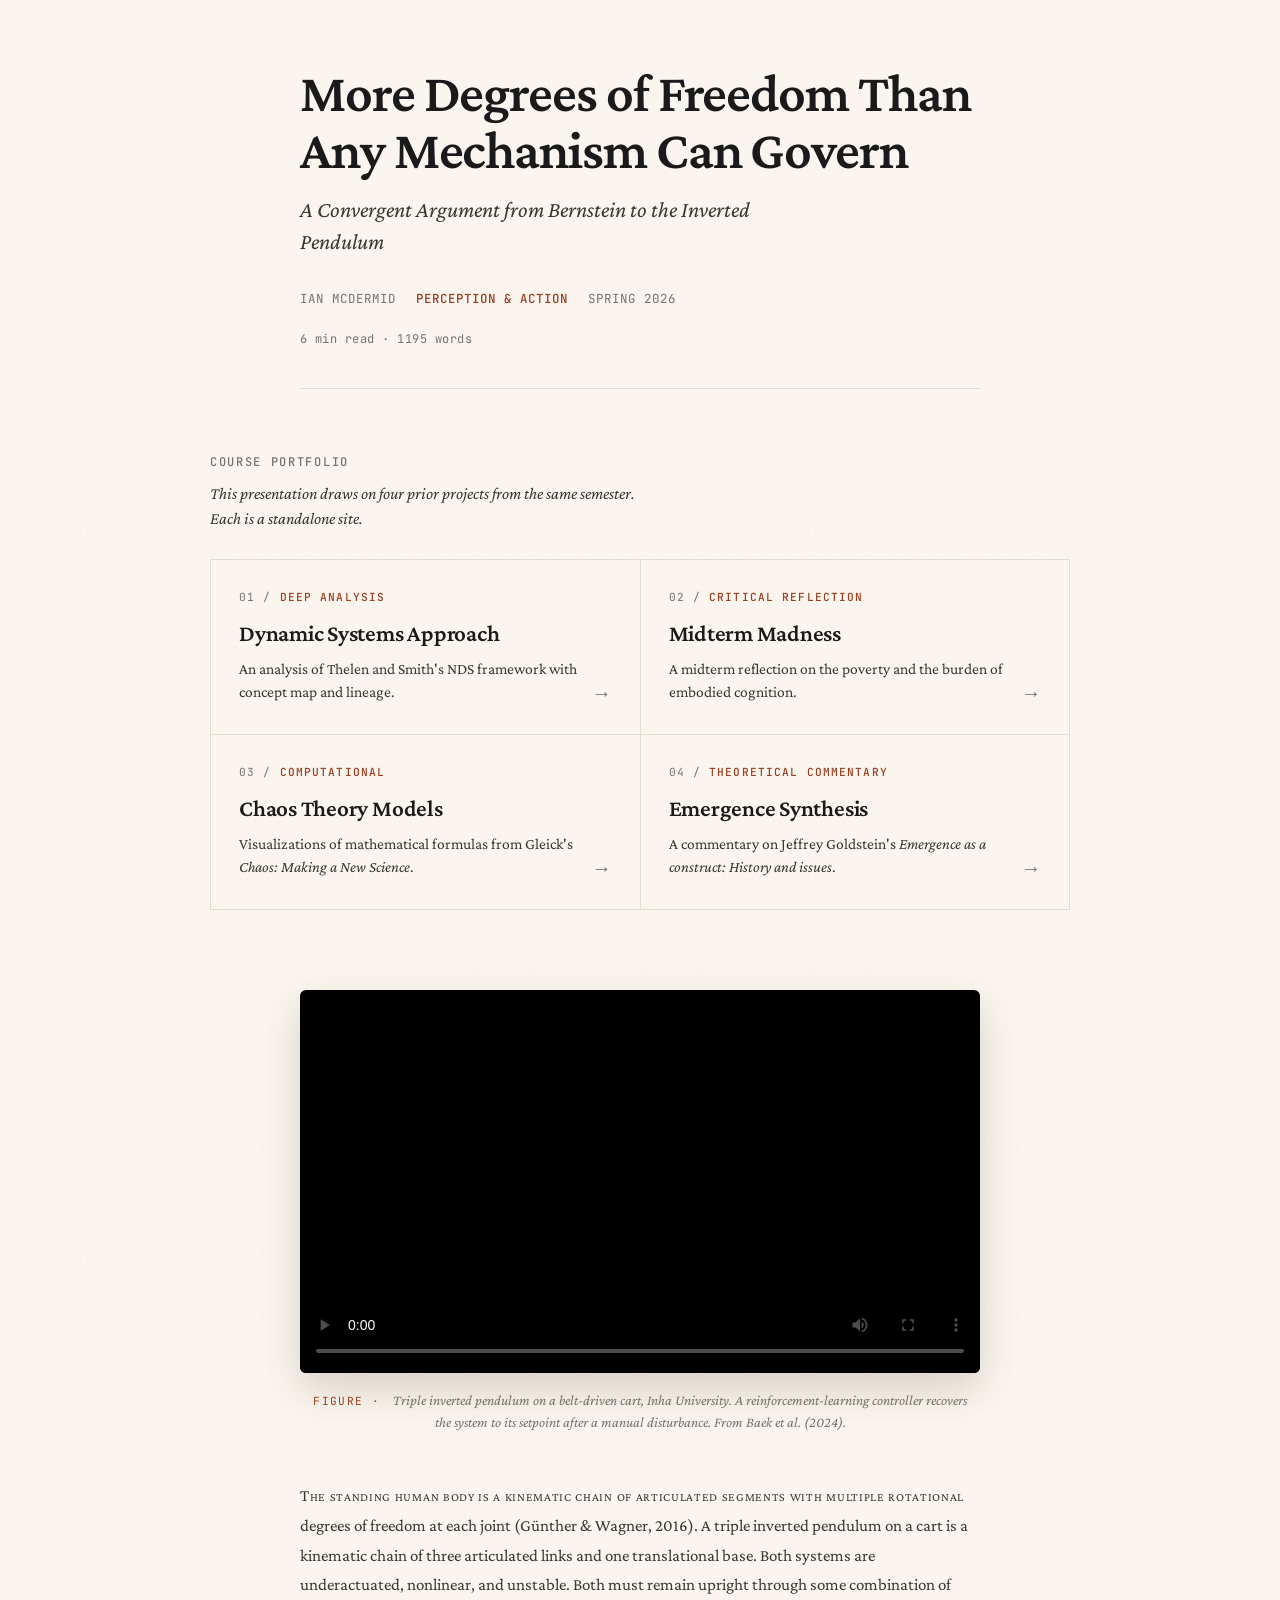
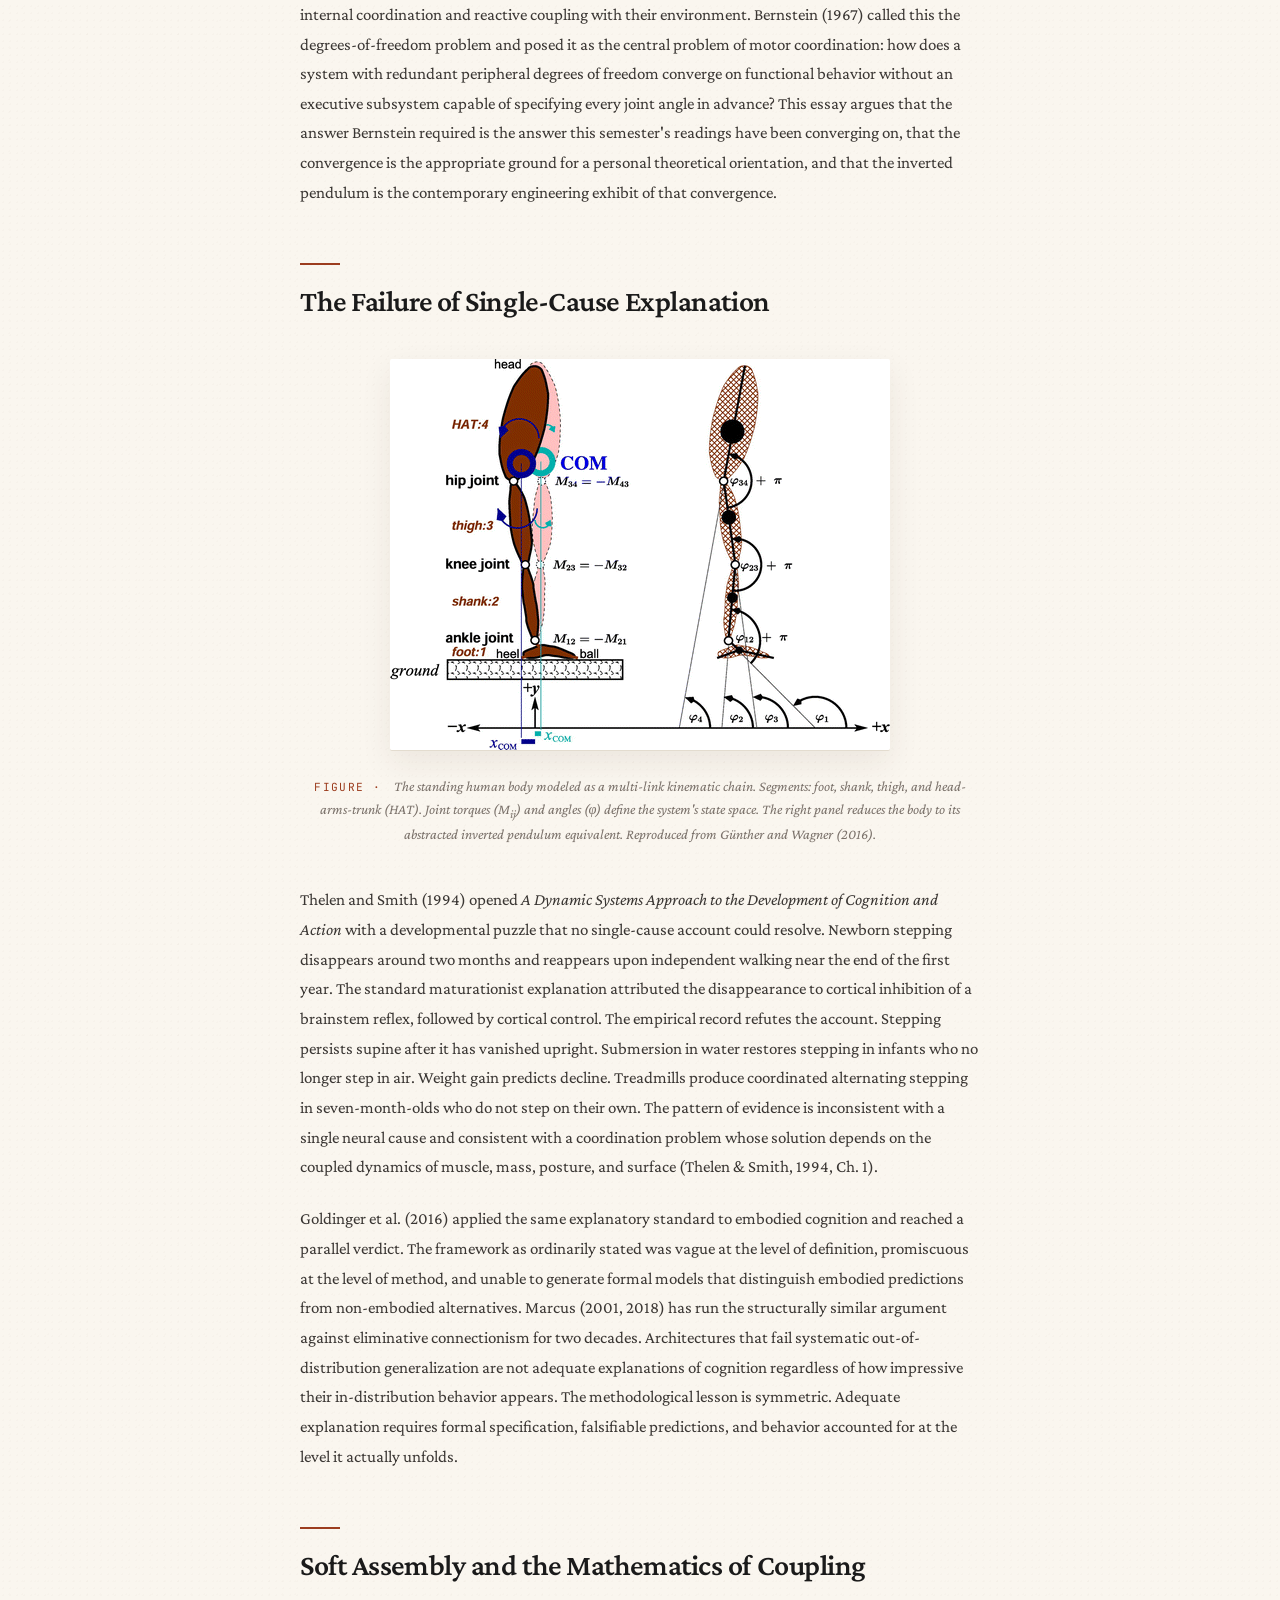
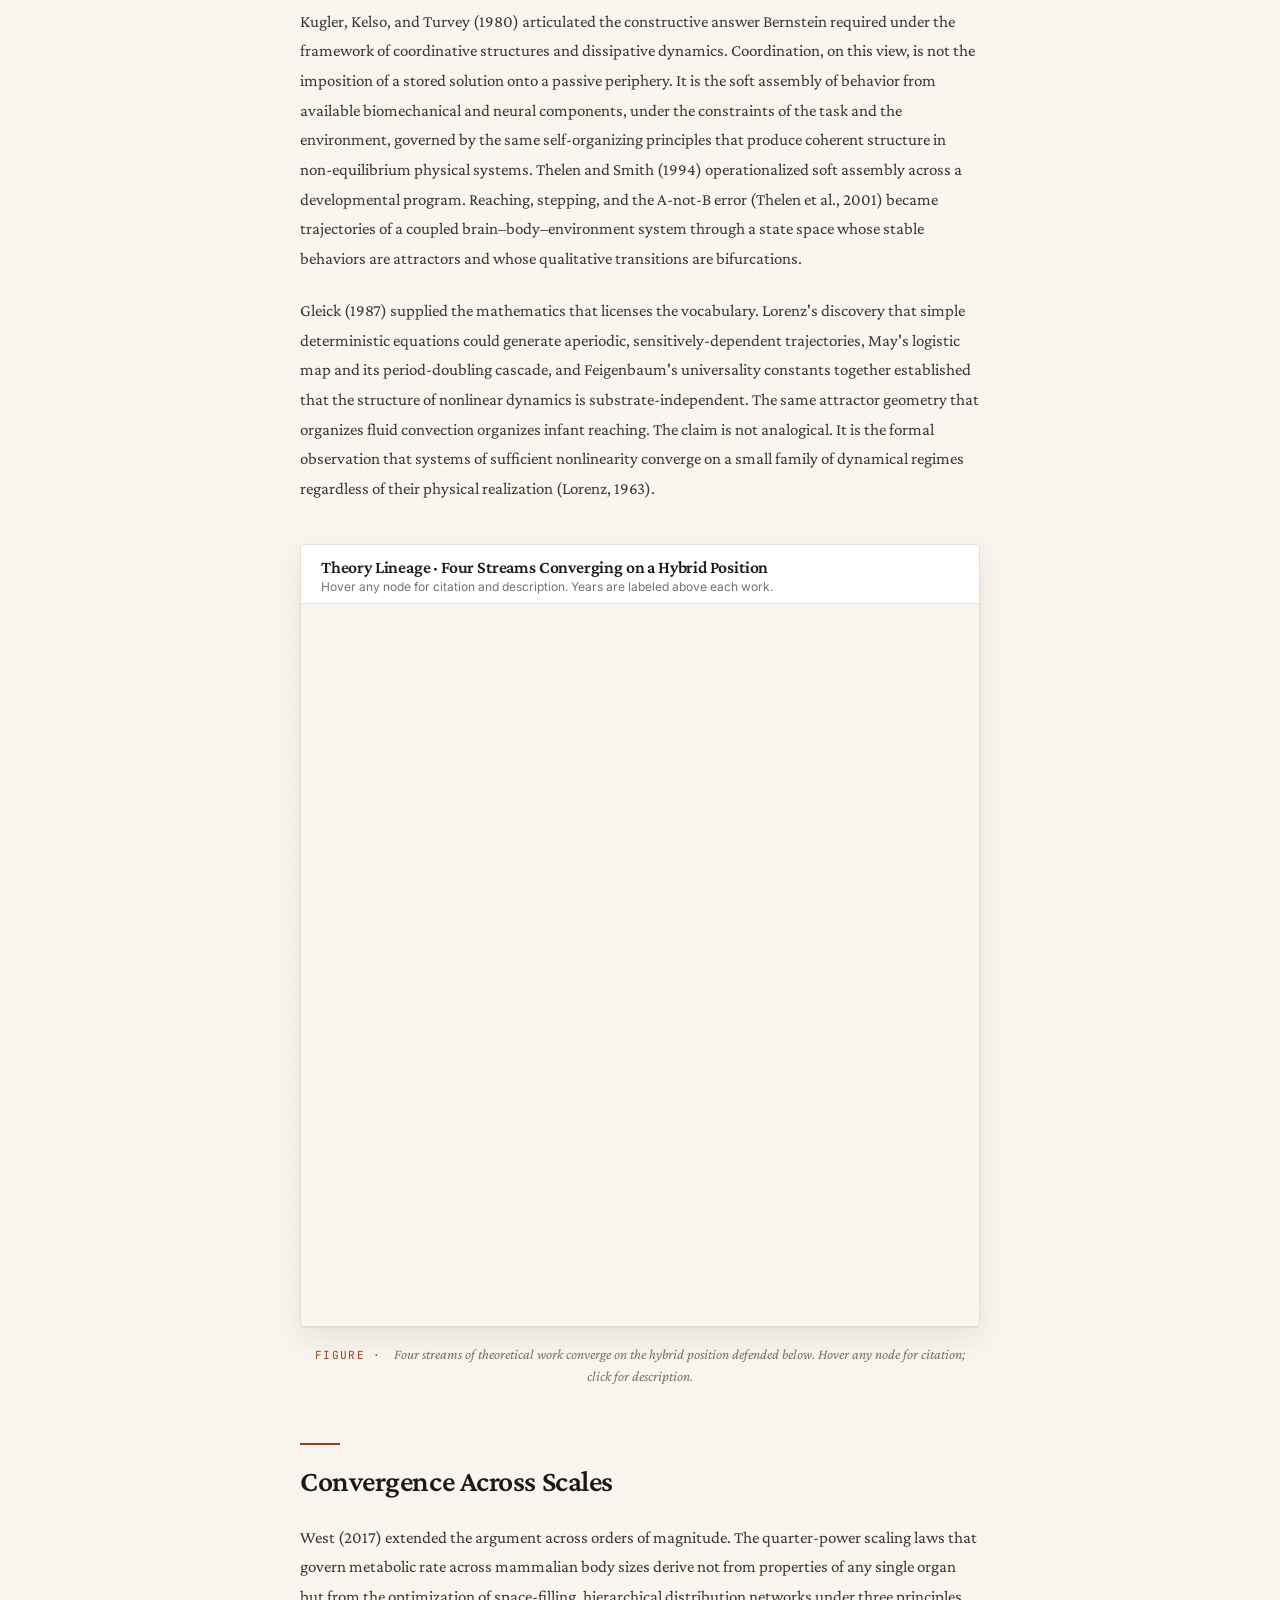
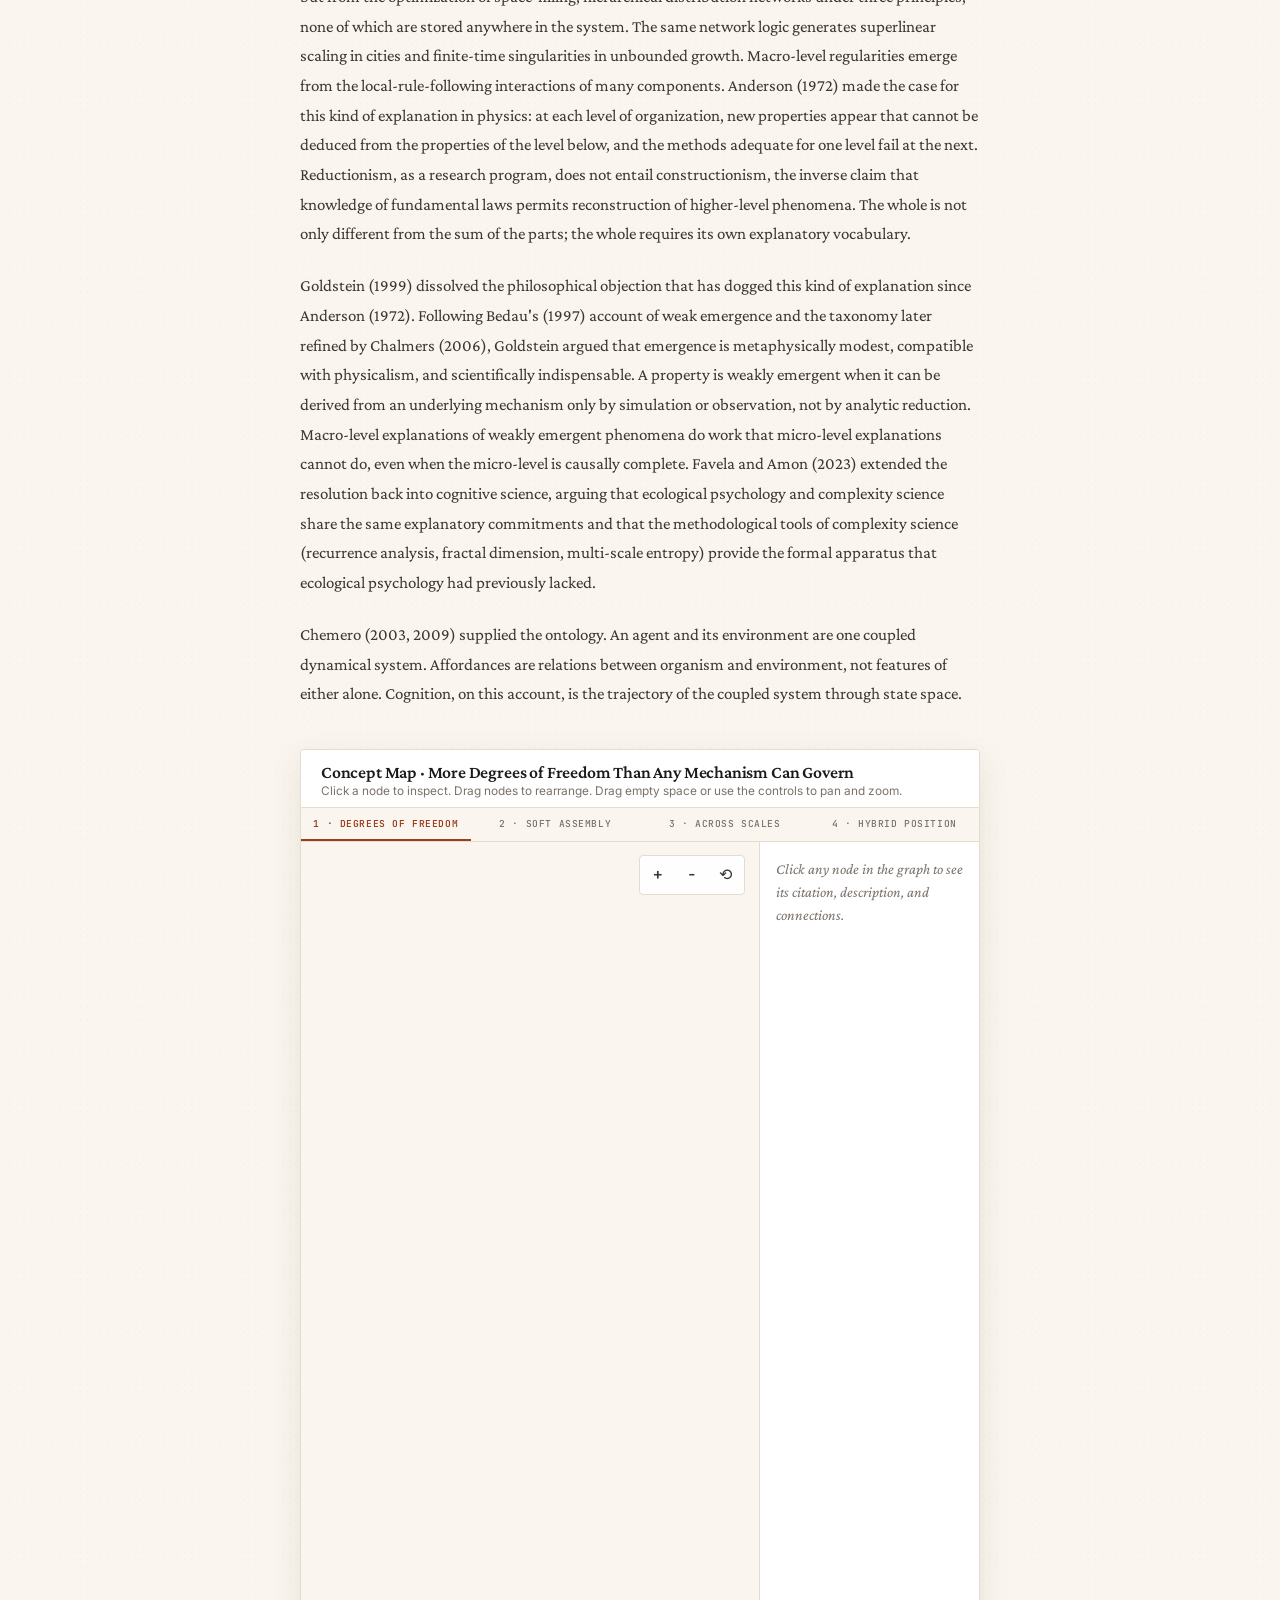
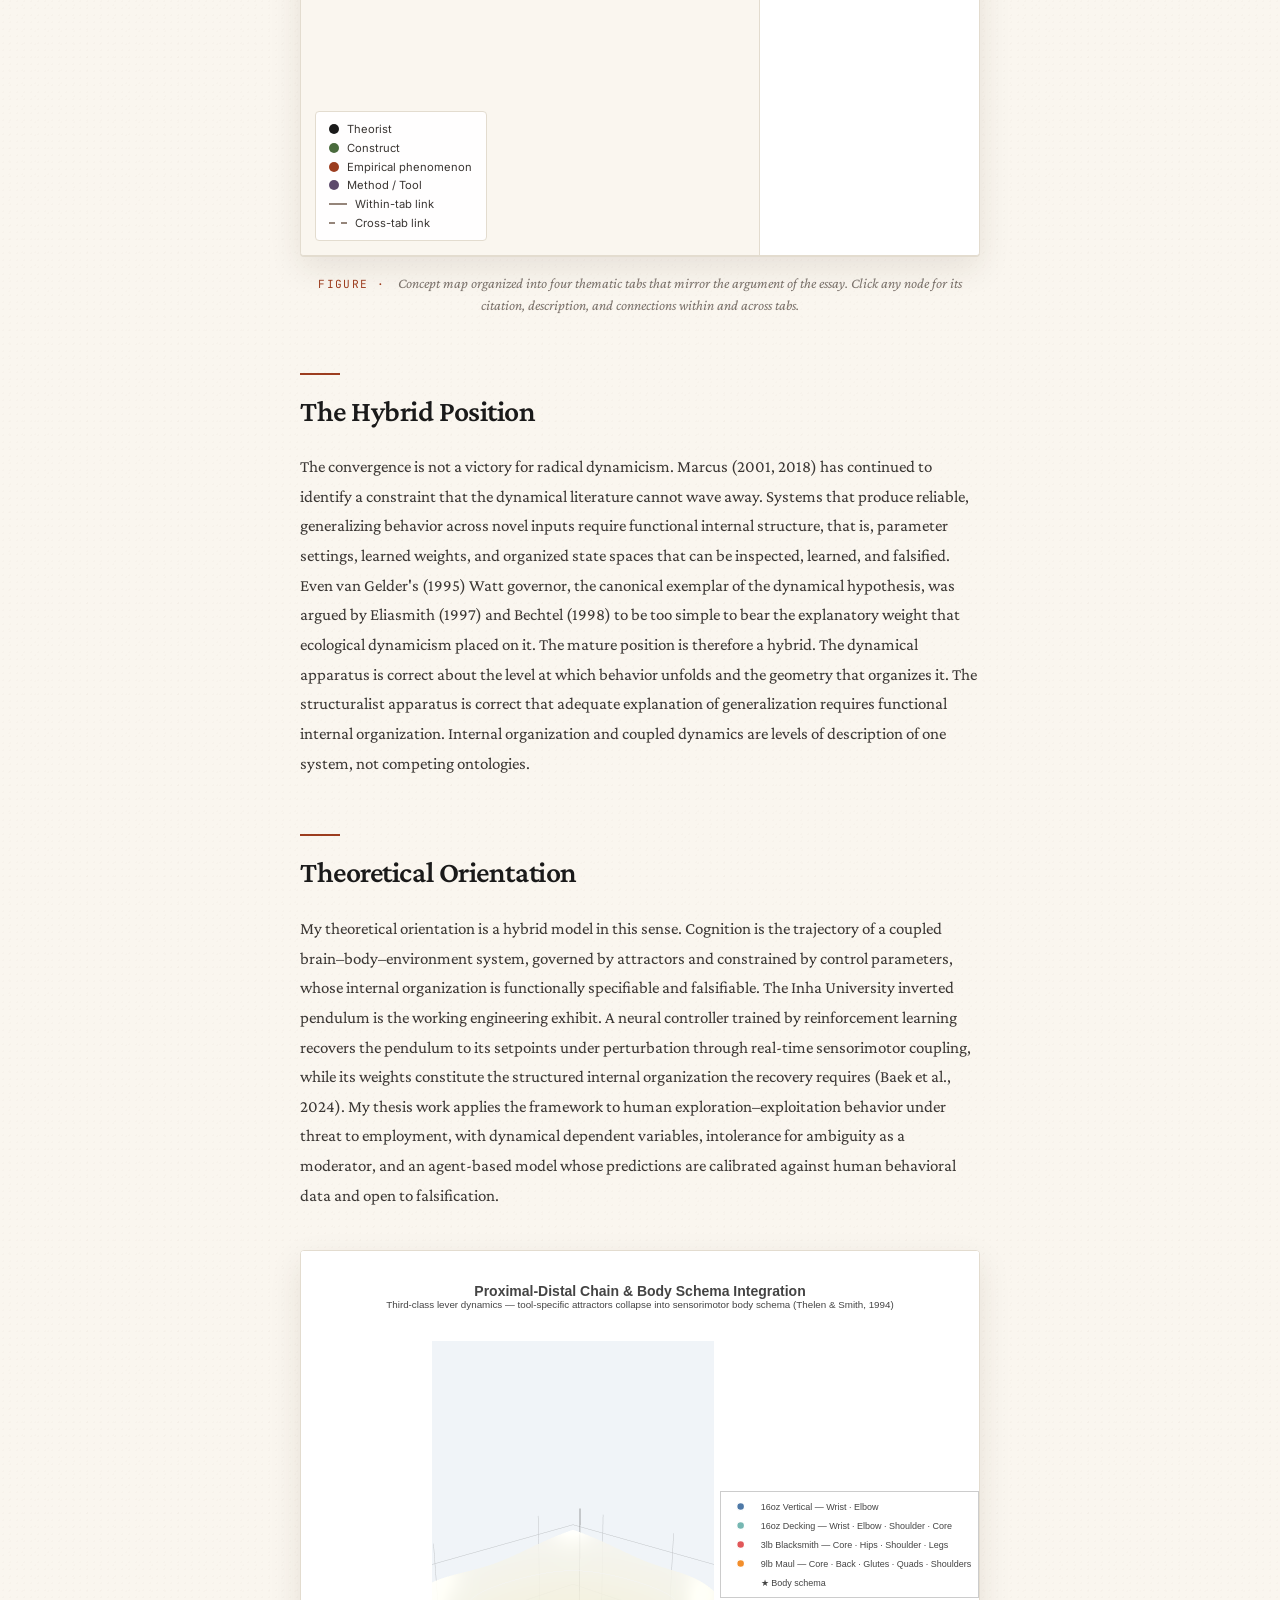
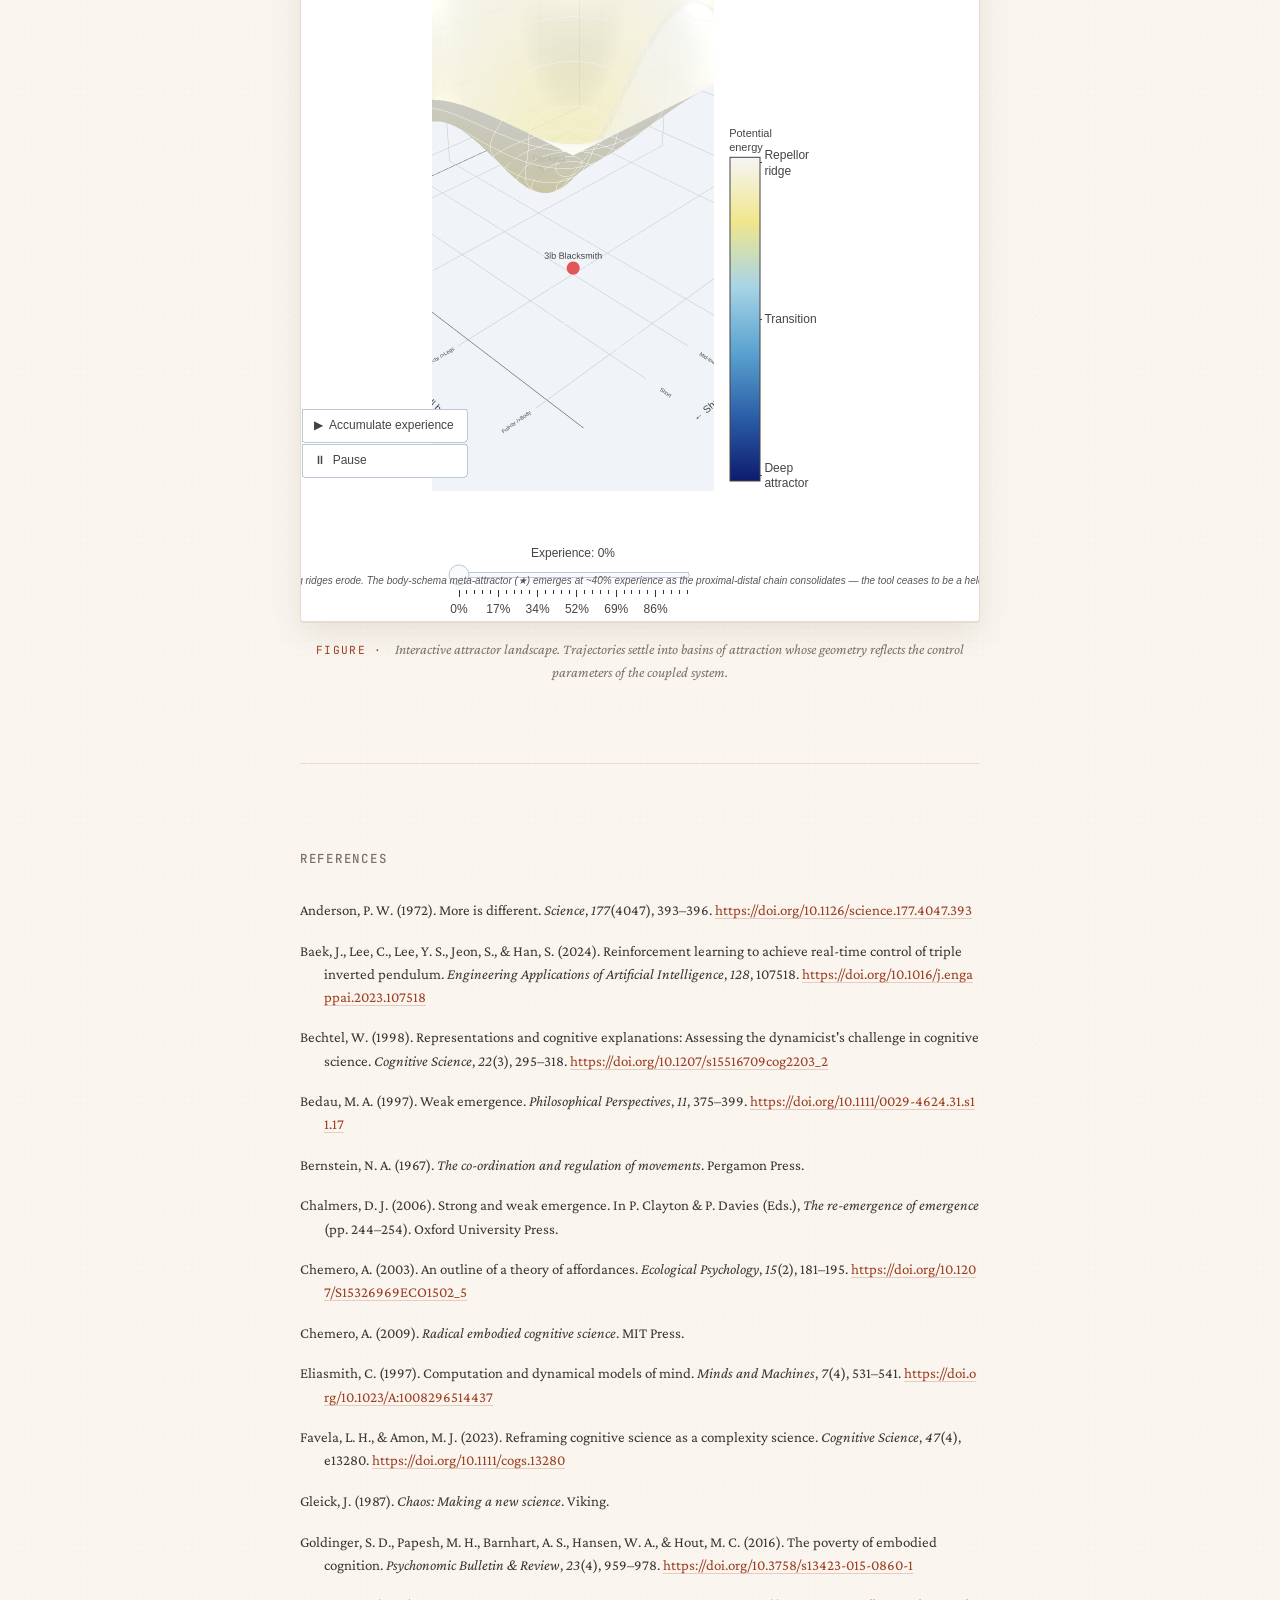
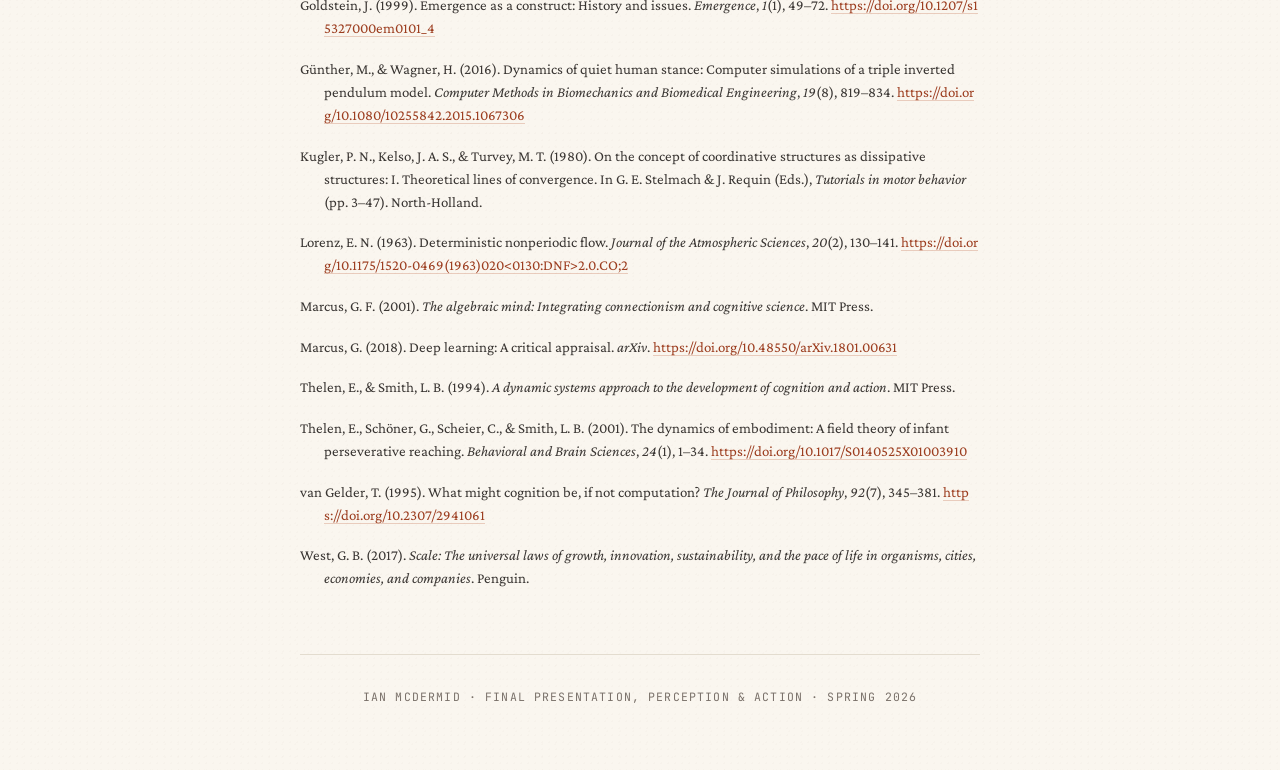
==== commit 0b470350: "Add files via upload" ====
--- a/index.html
+++ b/index.html
@@ -137,7 +137,7 @@
     <iframe src="lineage.html"
             title="Theory lineage timeline"
             loading="lazy"
-            style="height: 620px;"></iframe>
+            style="height: 783px;"></iframe>
     <figcaption>
       Four streams of theoretical work converge on the hybrid position
       defended below. Hover any node for citation; click for description.
@@ -163,7 +163,7 @@
     <iframe src="concept-map.html"
             title="Concept map of the convergent argument"
             loading="lazy"
-            style="height: 720px;"></iframe>
+            style="height: 1107px;"></iframe>
     <figcaption>
       Concept map organized into four thematic tabs that mirror the
       argument of the essay. Click any node for its citation, description,
@@ -197,7 +197,7 @@
     <iframe src="lever_attractor_landscape.html"
             title="Attractor landscape model"
             loading="lazy"
-            style="height: 720px;"></iframe>
+            style="height: 972px;"></iframe>
     <figcaption>
       Interactive attractor landscape. Trajectories settle into basins
       of attraction whose geometry reflects the control parameters of
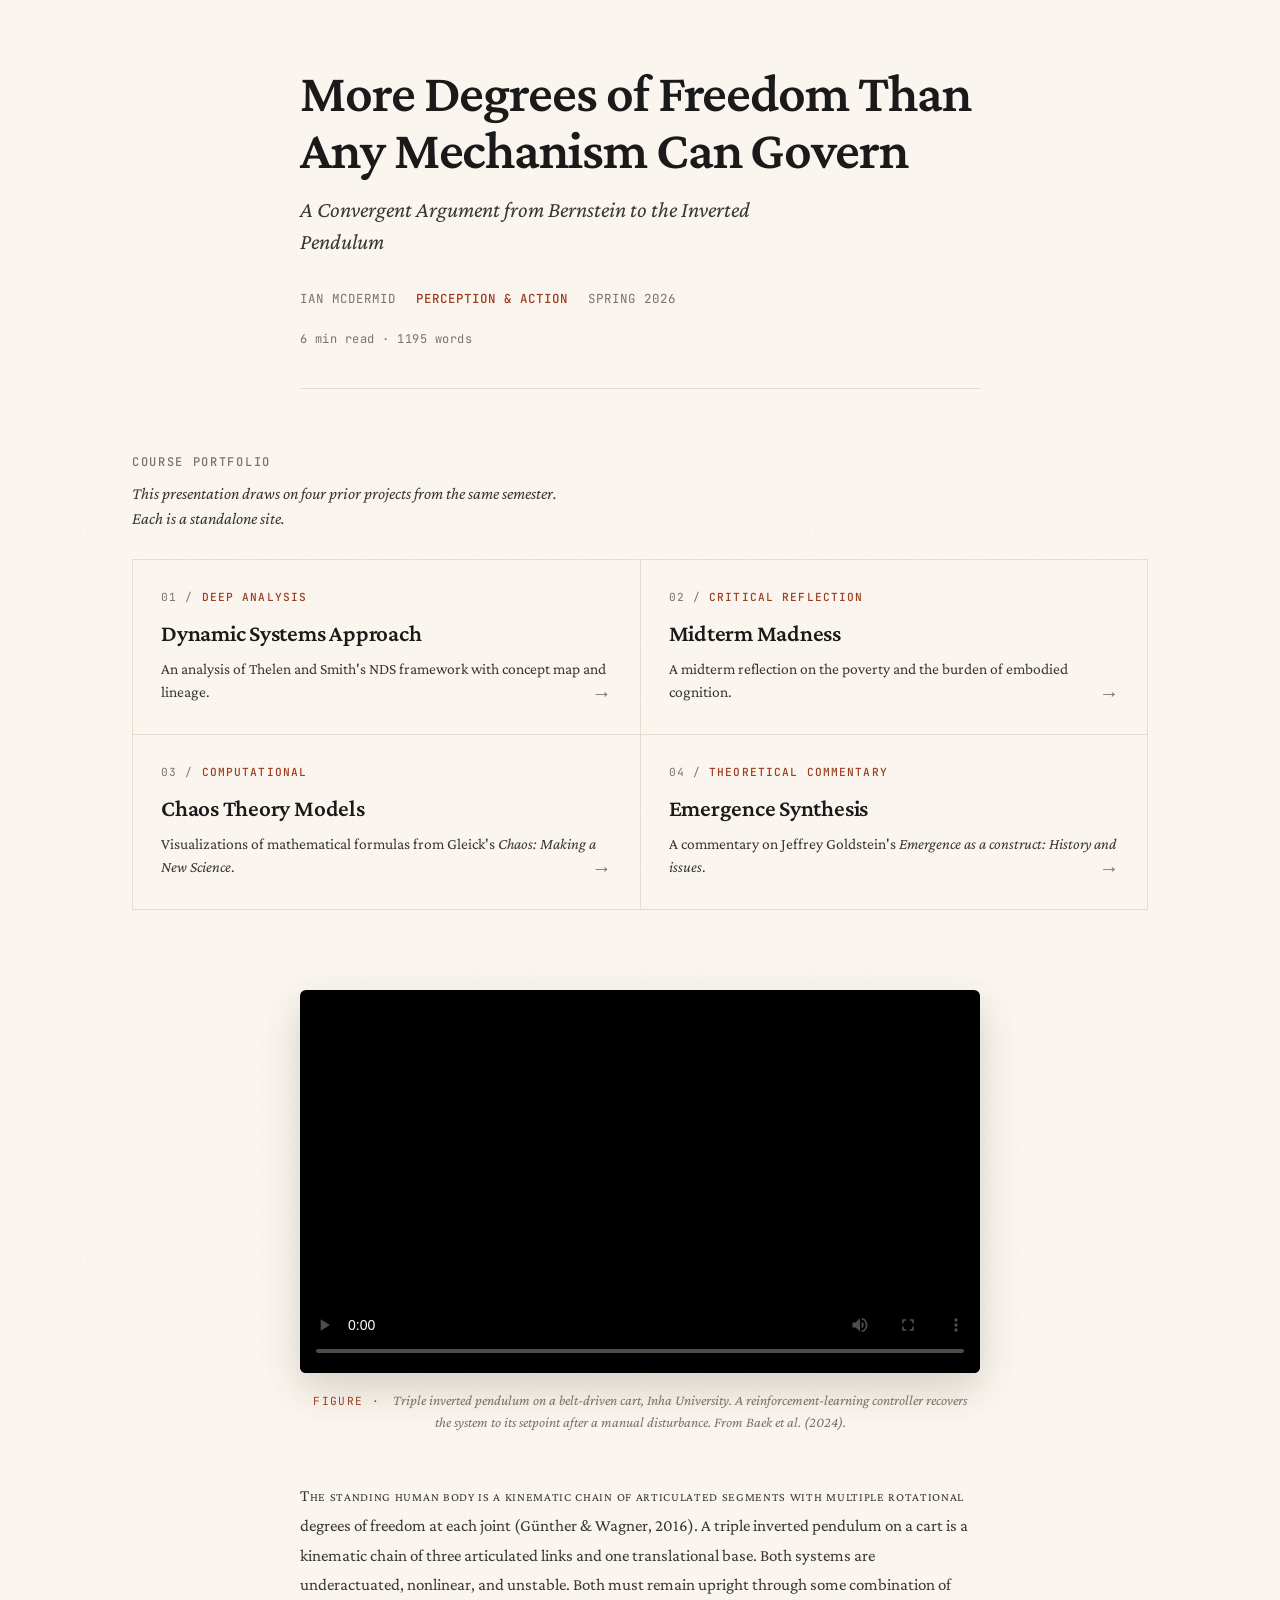
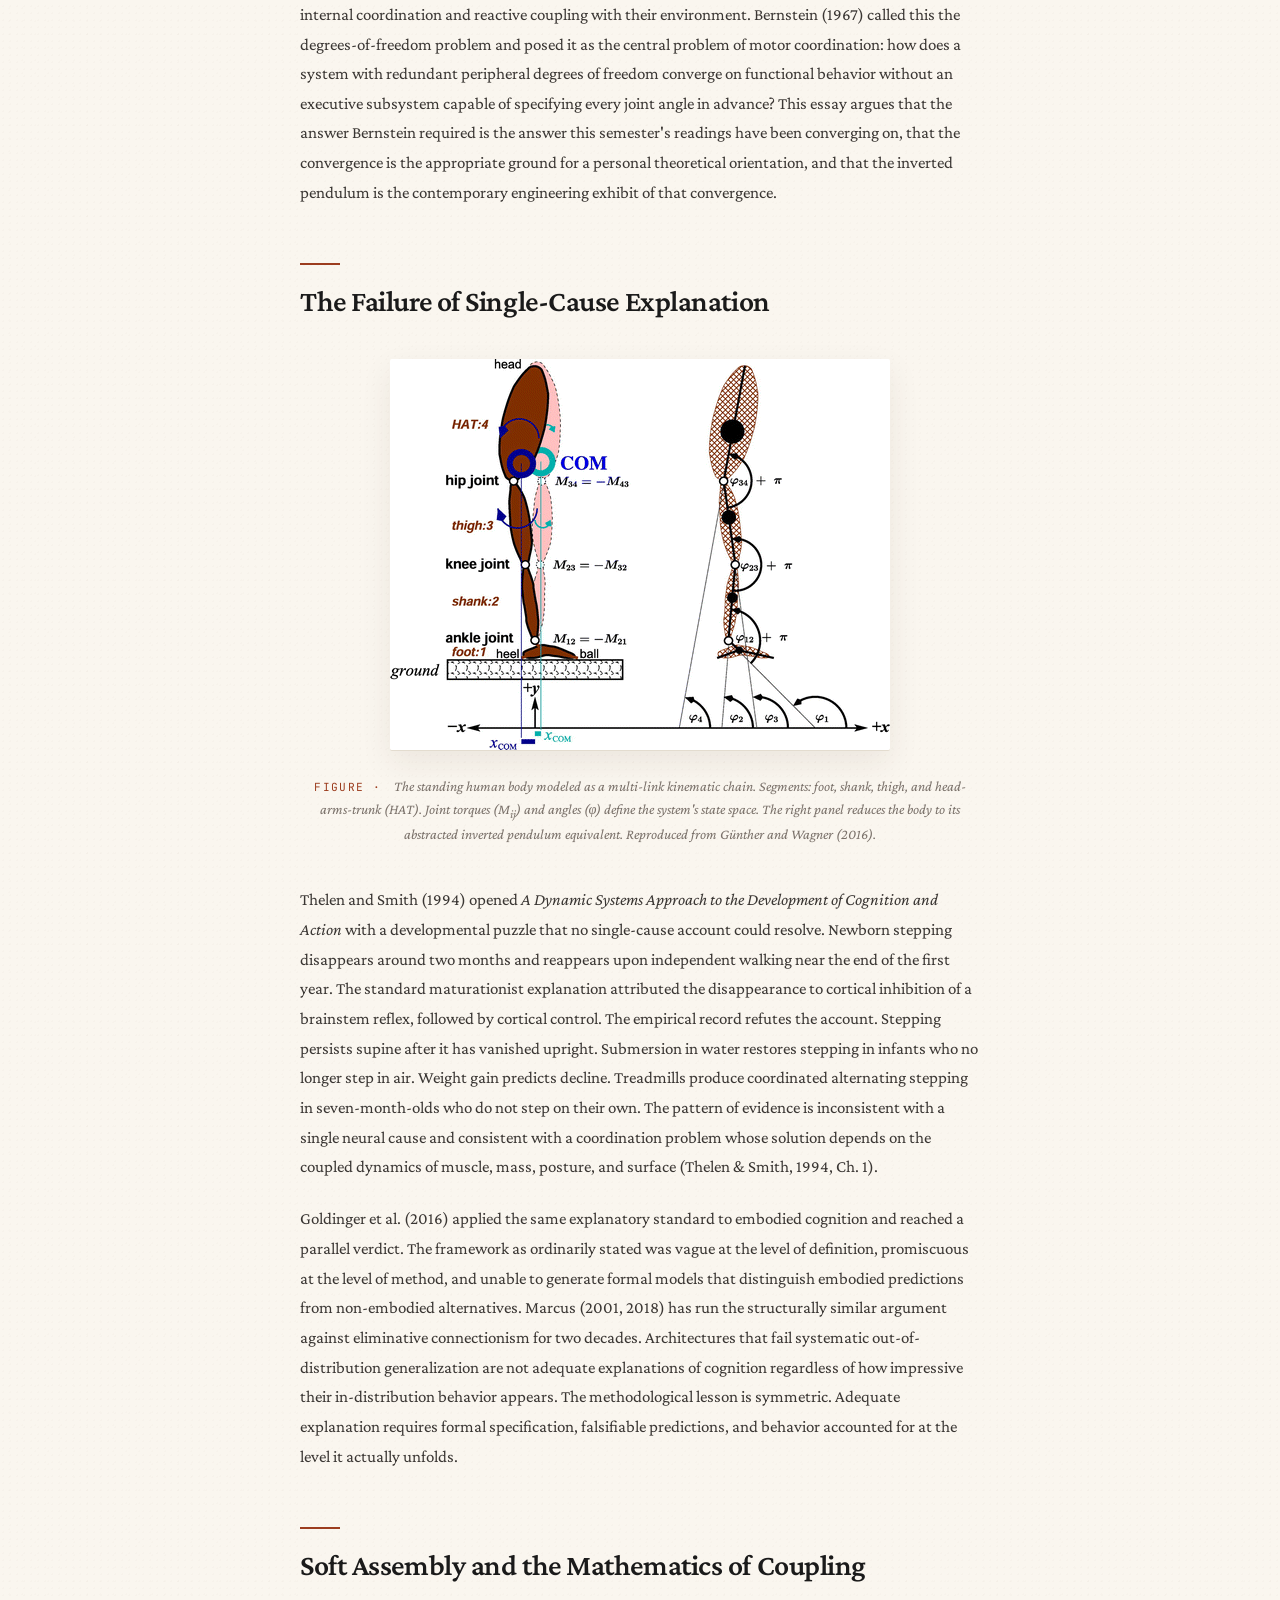
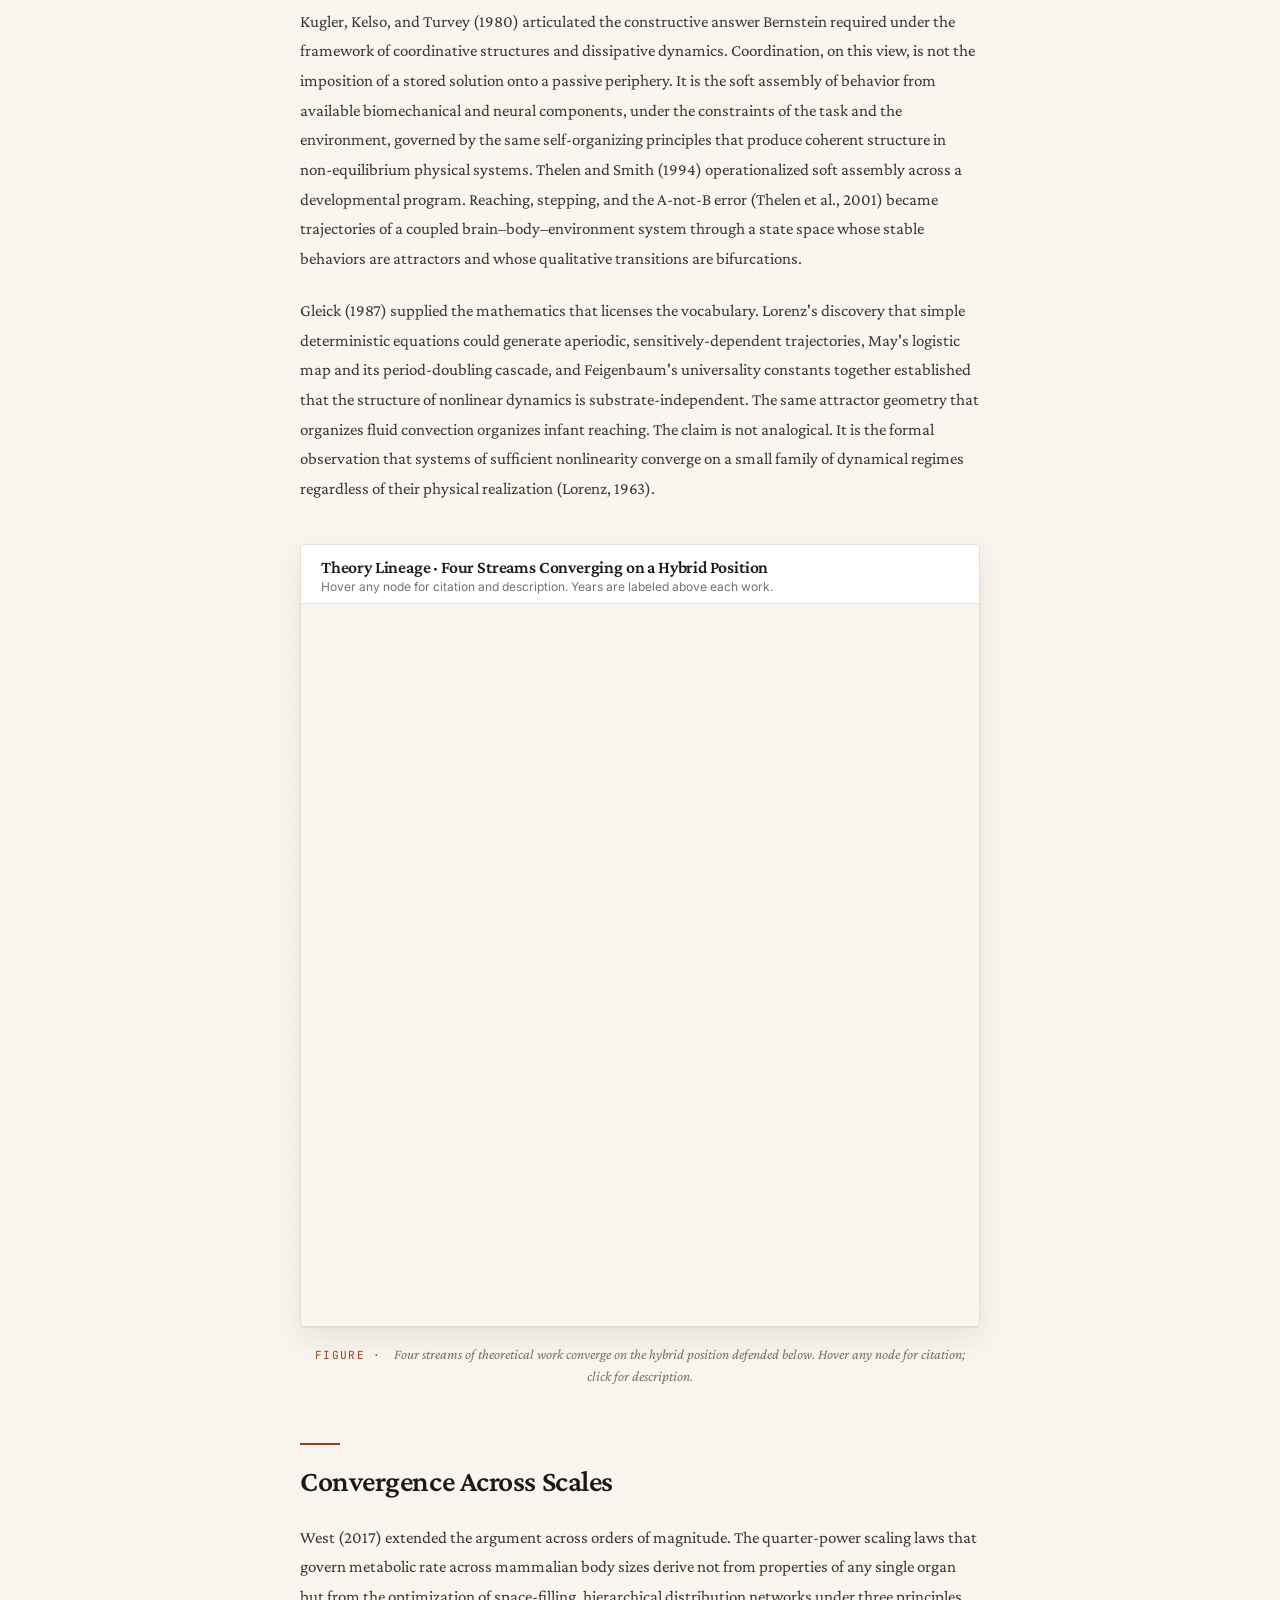
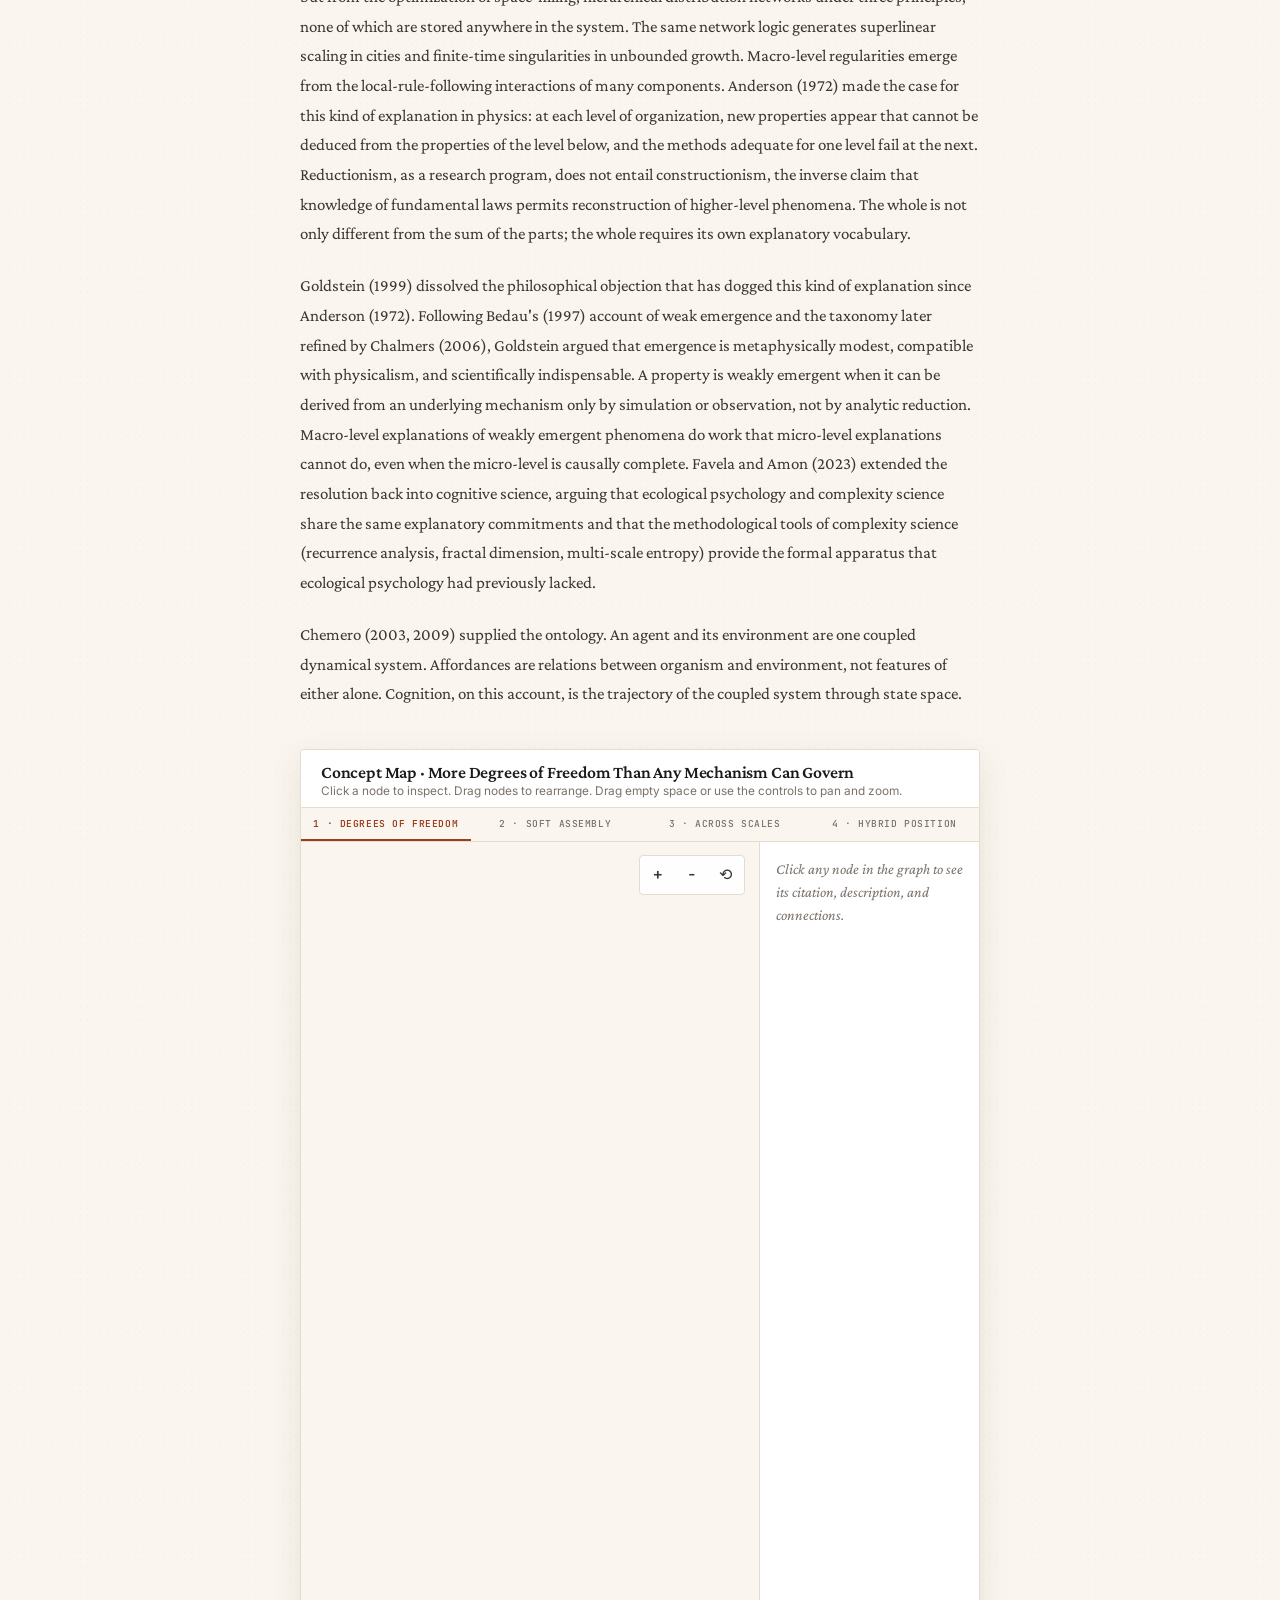
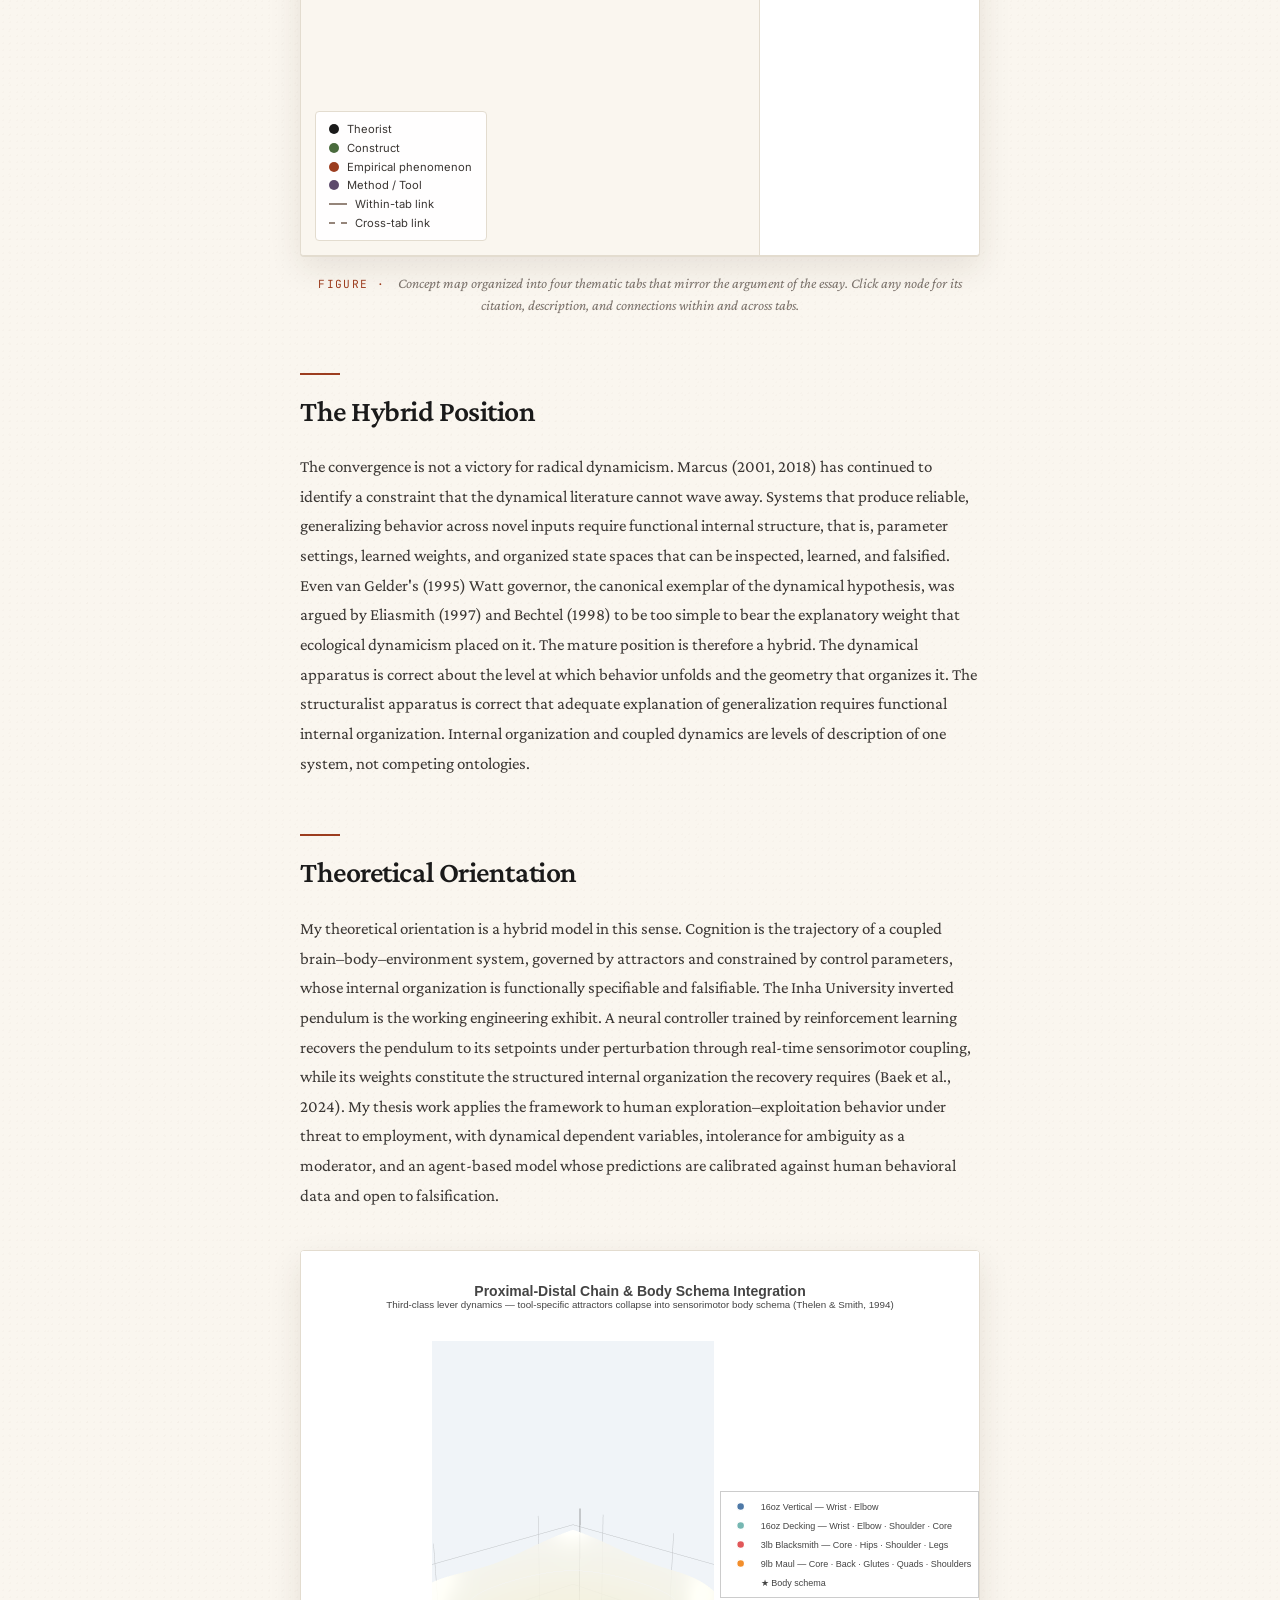
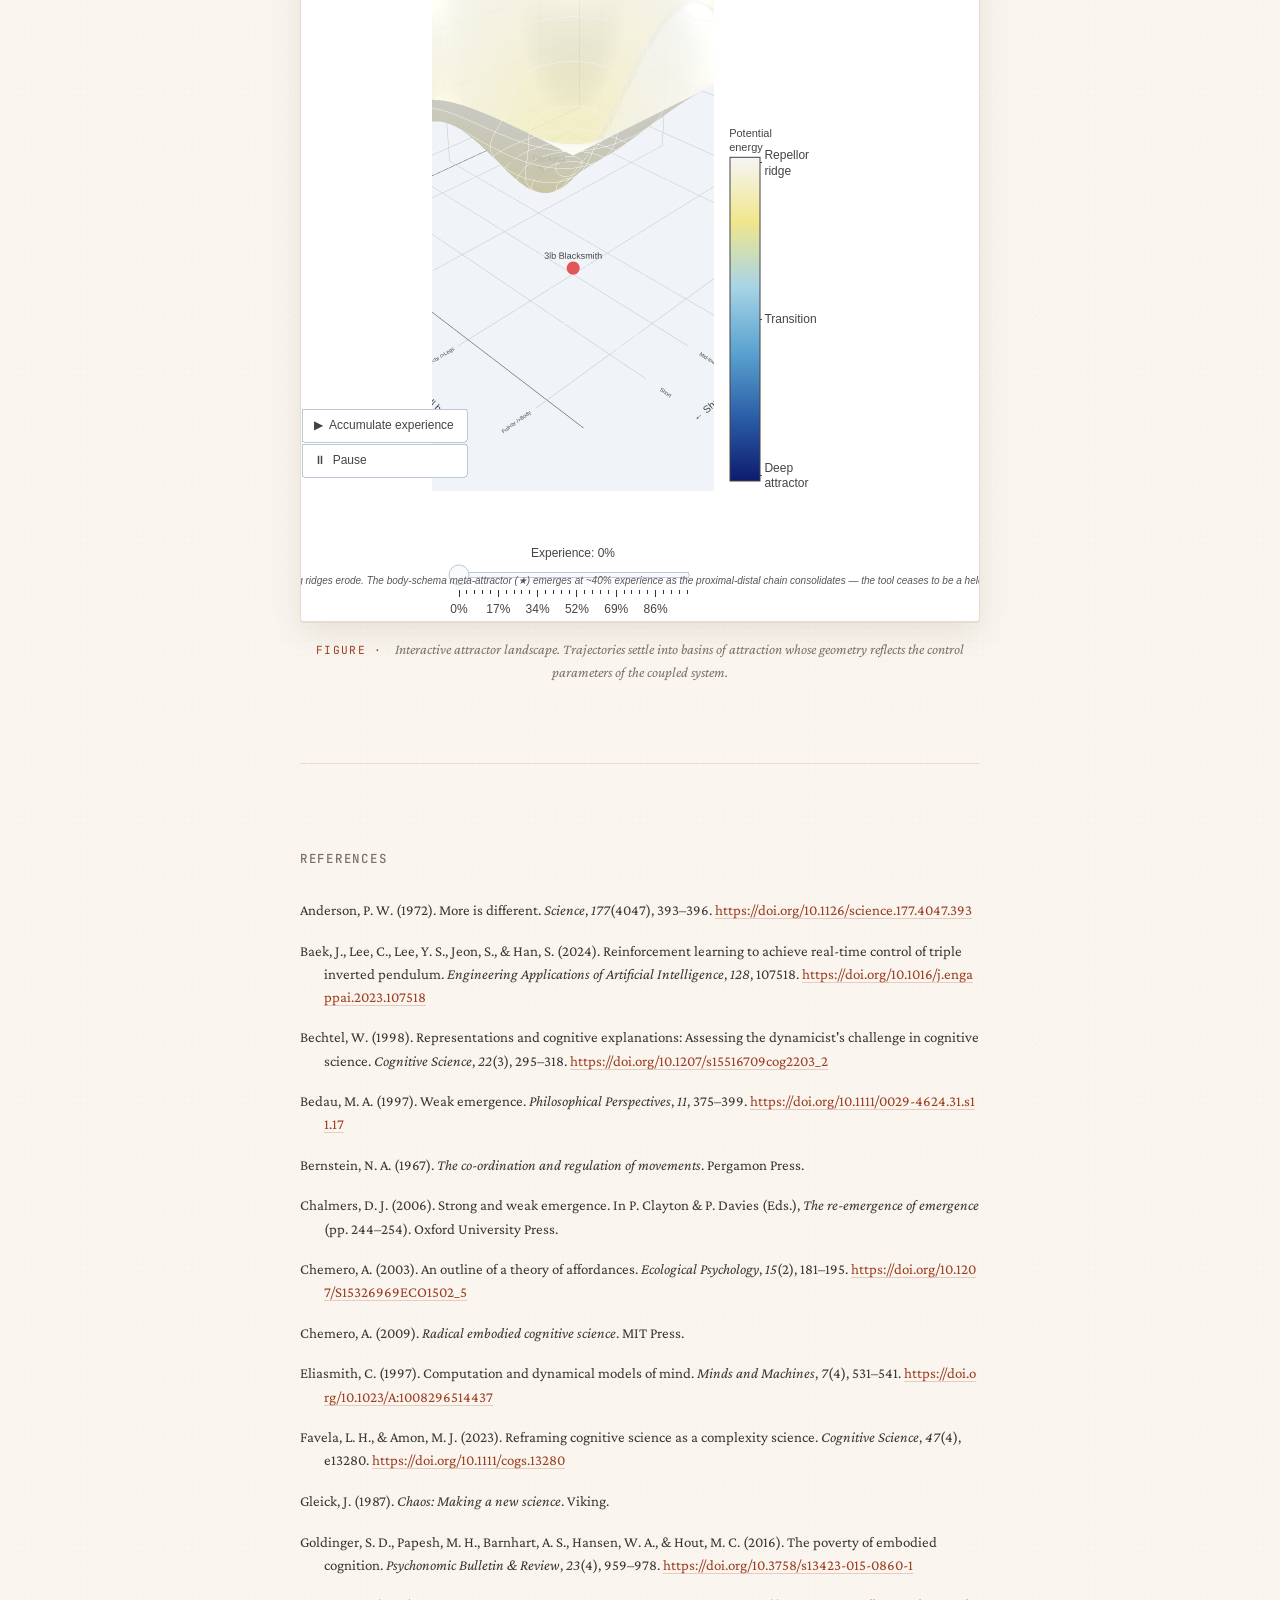
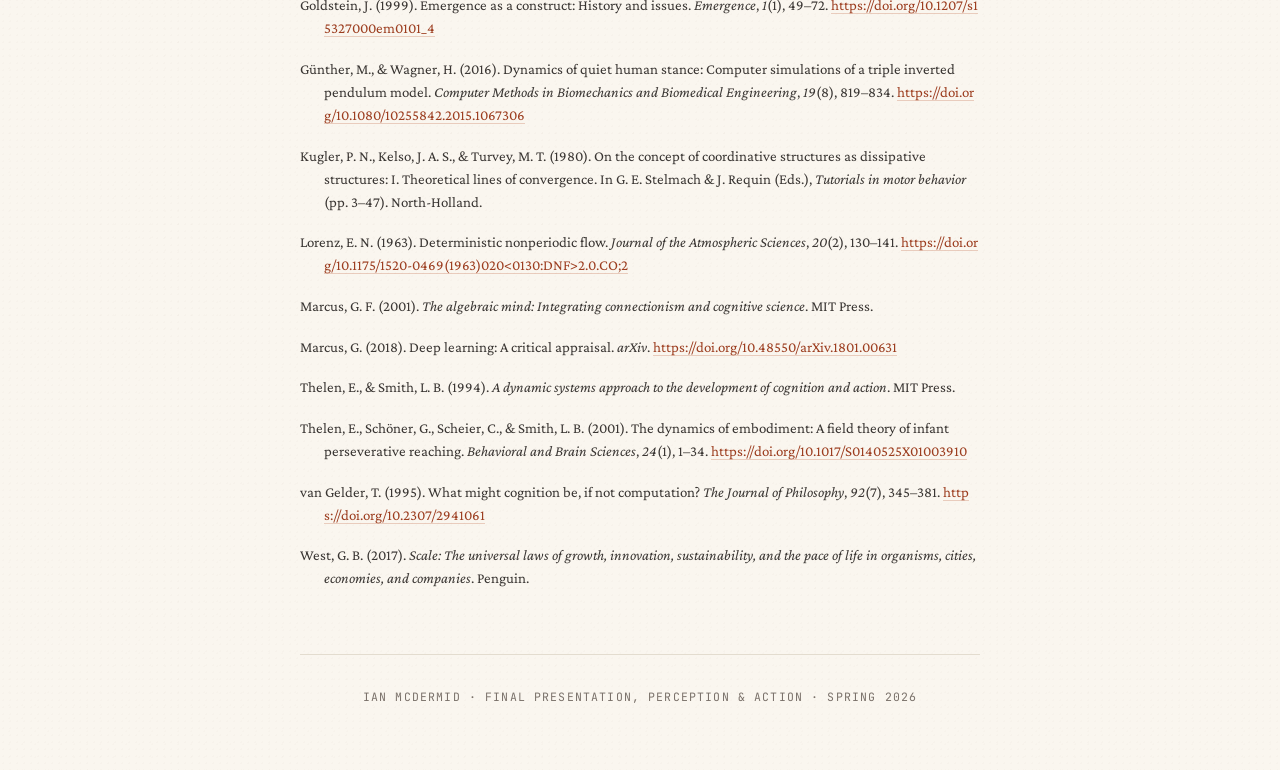
==== commit 873ba627: "Update portfolio links to use HTTPS" ====
--- a/index.html
+++ b/index.html
@@ -32,13 +32,13 @@
       <span class="portfolio-desc">An analysis of Thelen and Smith's NDS framework with concept map and lineage.</span>
       <span class="portfolio-arrow">→</span>
     </a>
-    <a class="portfolio-card" href="http://iangoescrunch.github.io/Midterm-Madness/">
+    <a class="portfolio-card" href="https://iangoescrunch.github.io/midterm-madness/">
       <span class="portfolio-tag">Critical reflection</span>
       <span class="portfolio-title">Midterm Madness</span>
       <span class="portfolio-desc">A midterm reflection on the poverty and the burden of embodied cognition.</span>
       <span class="portfolio-arrow">→</span>
     </a>
-    <a class="portfolio-card" href="http://iangoescrunch.github.io/Chaos-Theory-Models/">
+    <a class="portfolio-card" href="https://github.com/iangoescrunch/chaos-theory-models">
       <span class="portfolio-tag">Computational</span>
       <span class="portfolio-title">Chaos Theory Models</span>
       <span class="portfolio-desc">Visualizations of mathematical formulas from Gleick's <em>Chaos: Making a New Science</em>.</span>
--- a/style.css
+++ b/style.css
@@ -23,7 +23,7 @@
     --sans: 'Inter', -apple-system, BlinkMacSystemFont, 'Segoe UI', system-ui, sans-serif;
     --mono: 'JetBrains Mono', 'SF Mono', Menlo, Consolas, monospace;
     --maxw-prose: 680px;
-    --maxw-figure: 860px;
+    --maxw-figure: 1020px;
     --maxw-container: 1080px;
 }
 
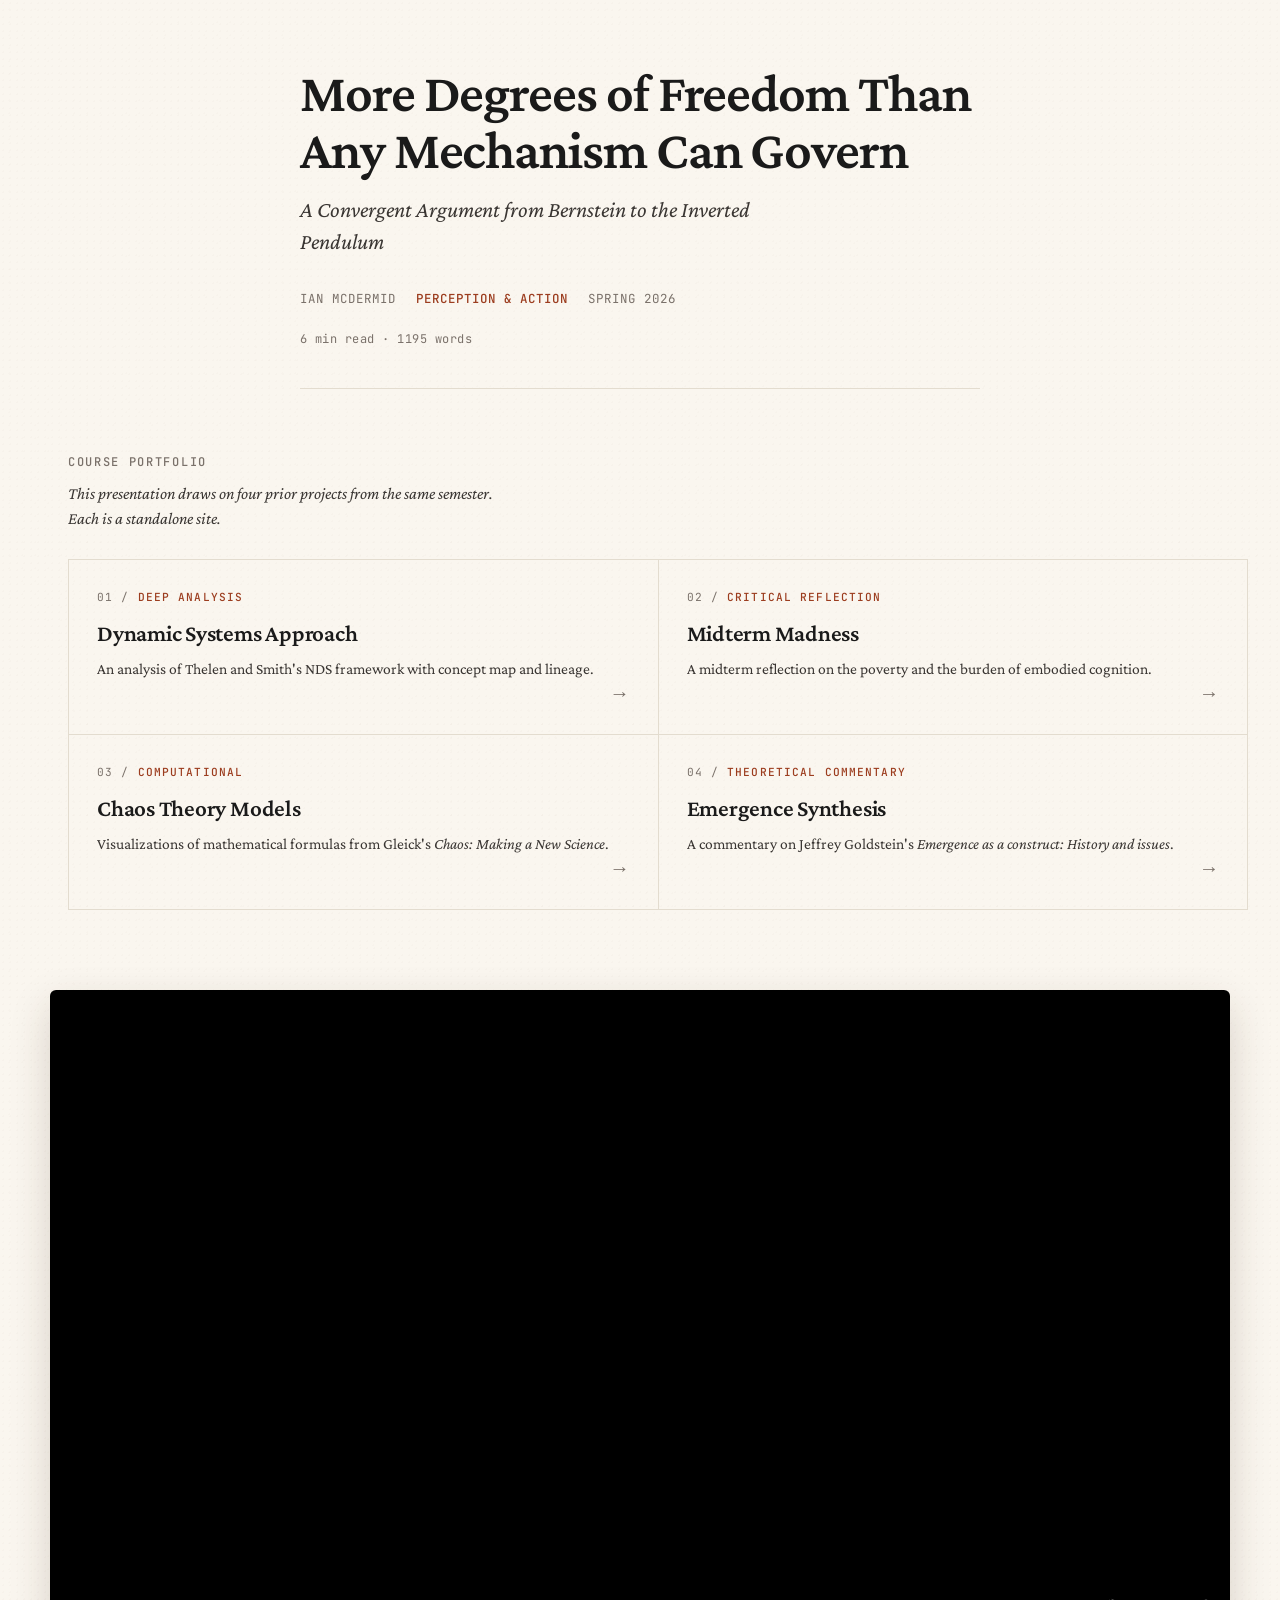
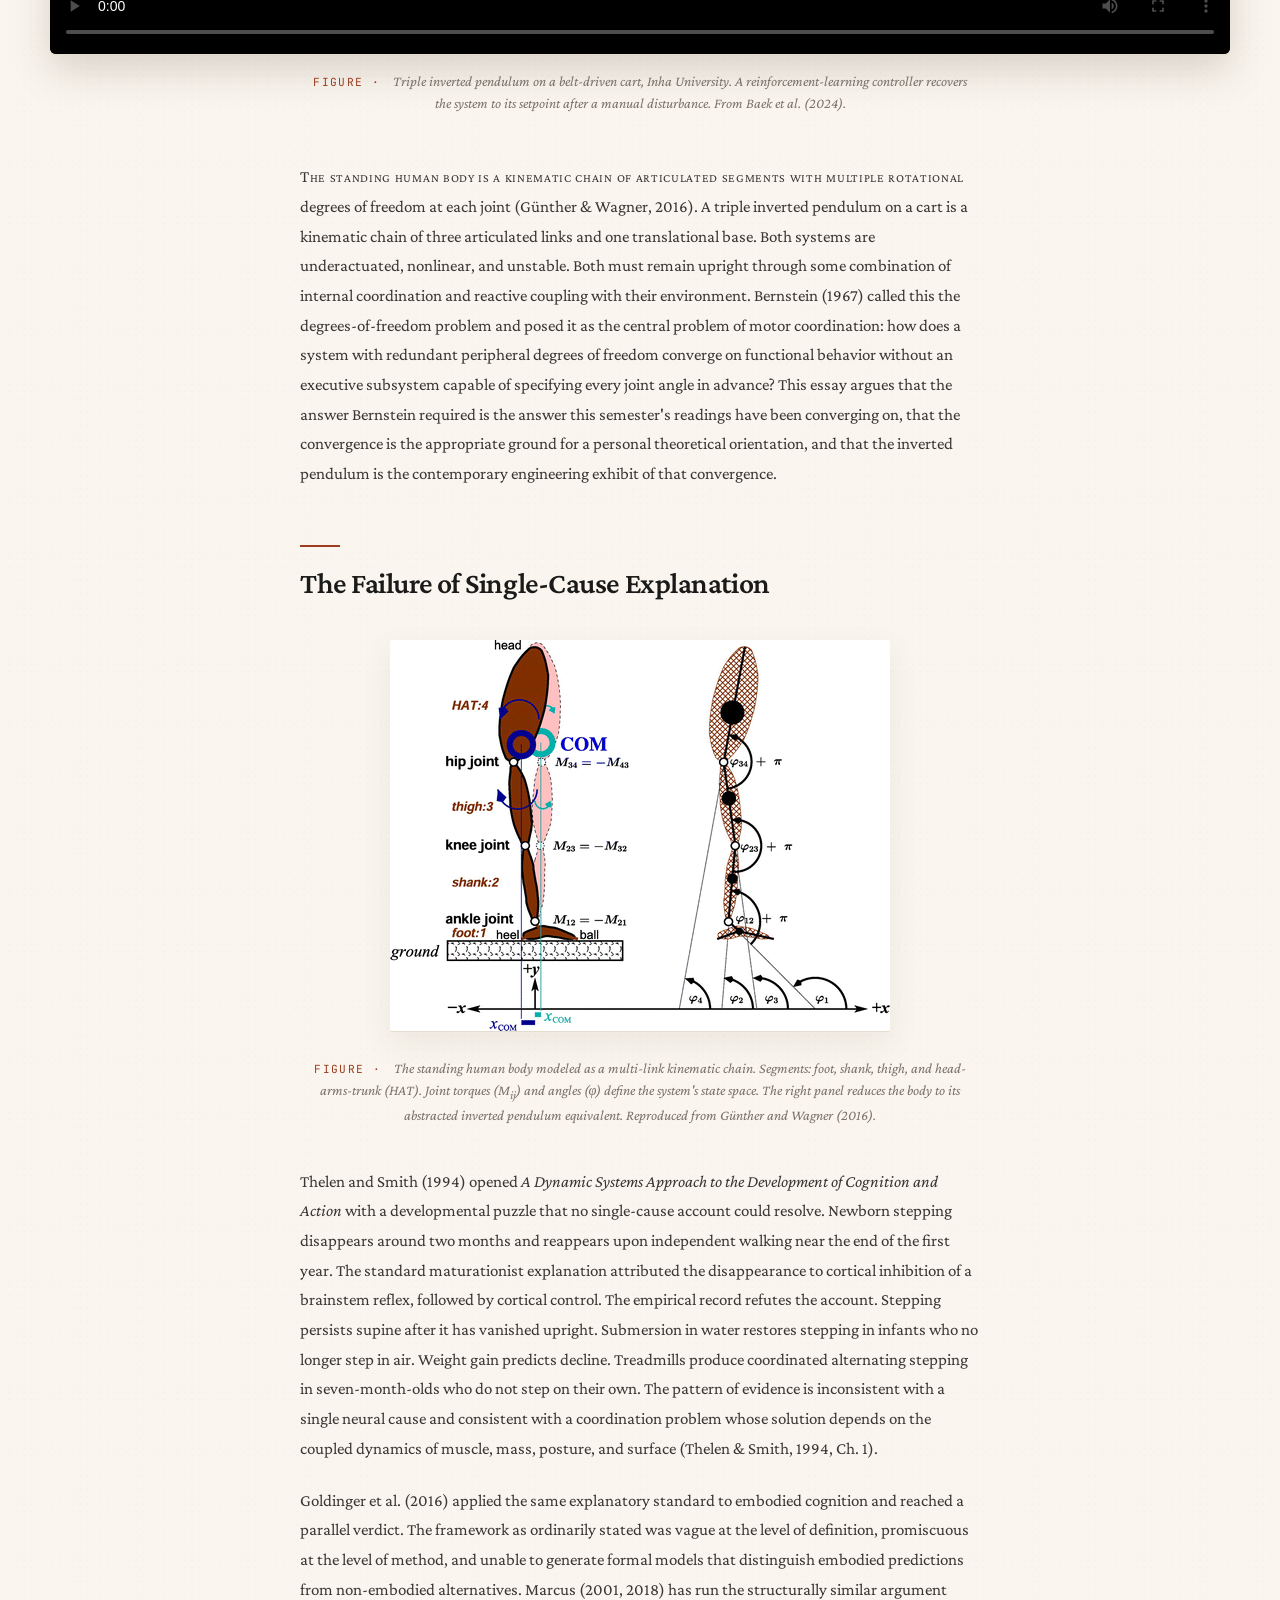
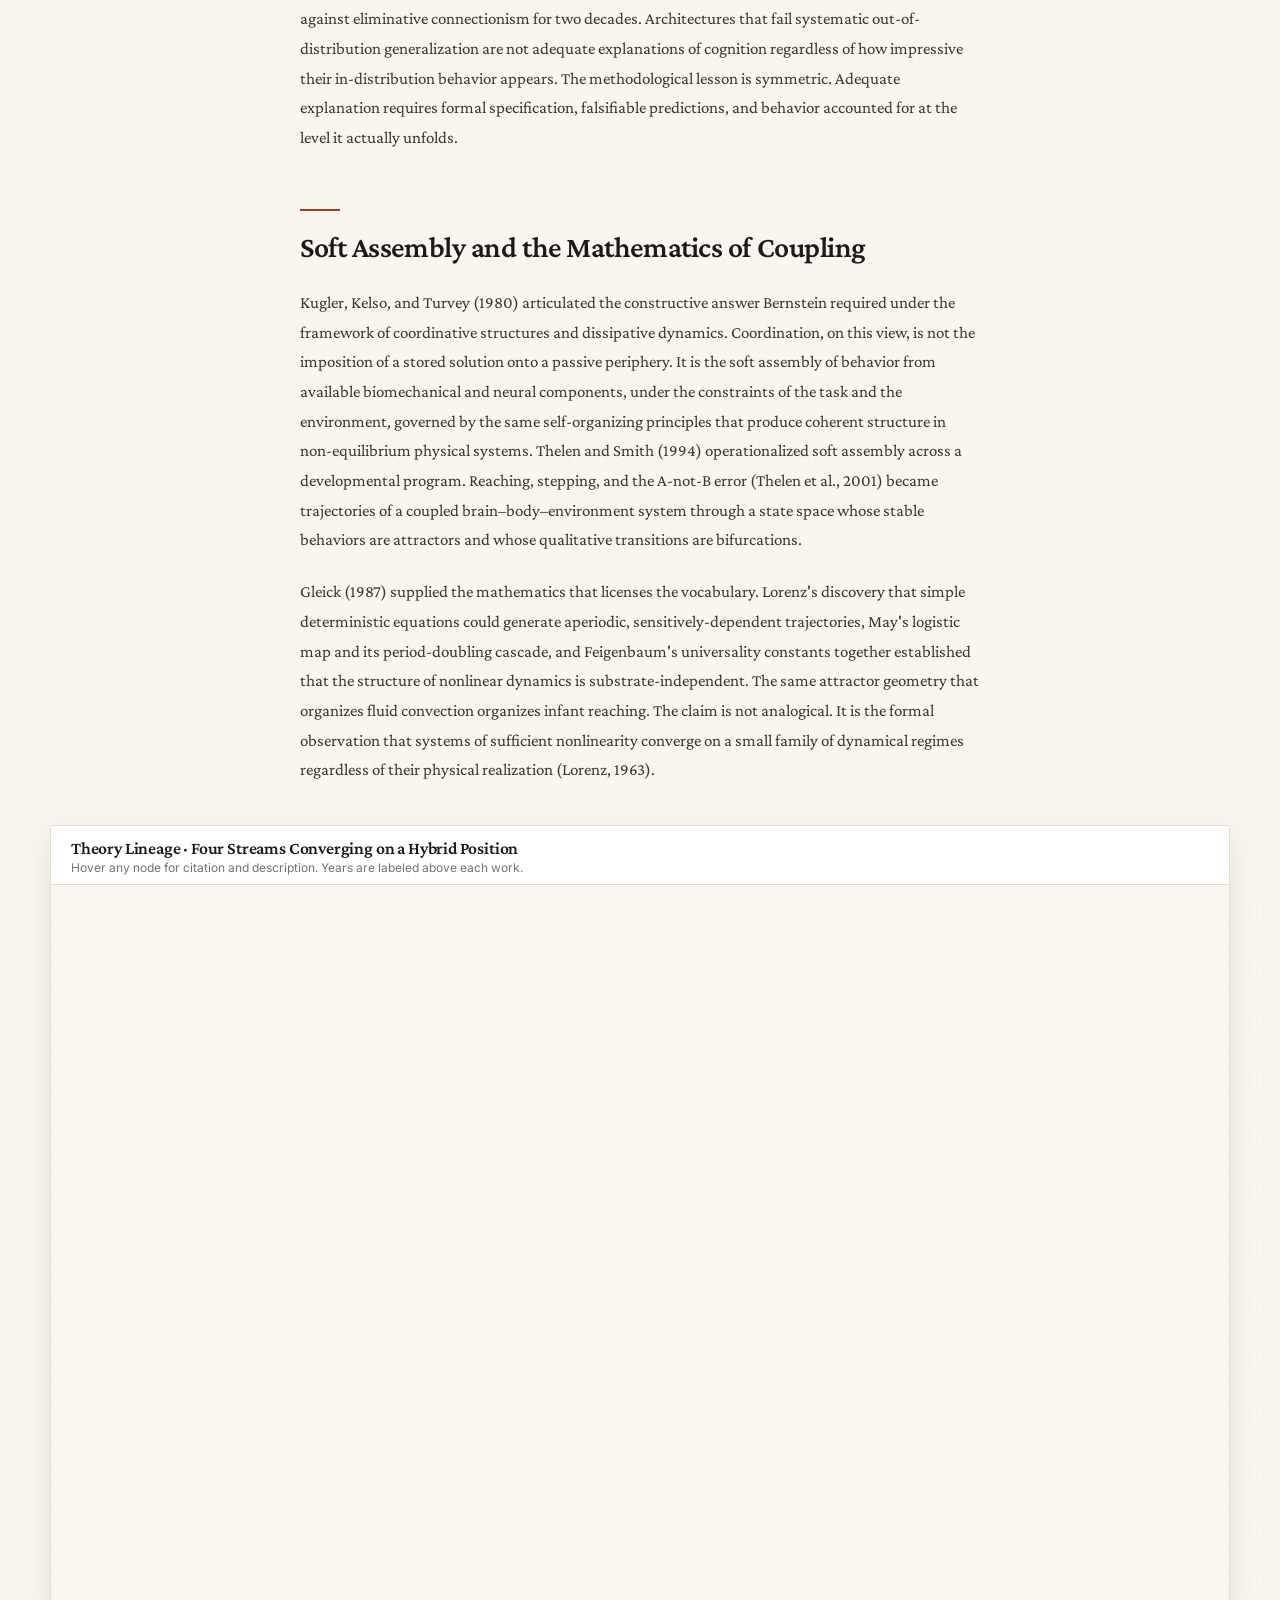
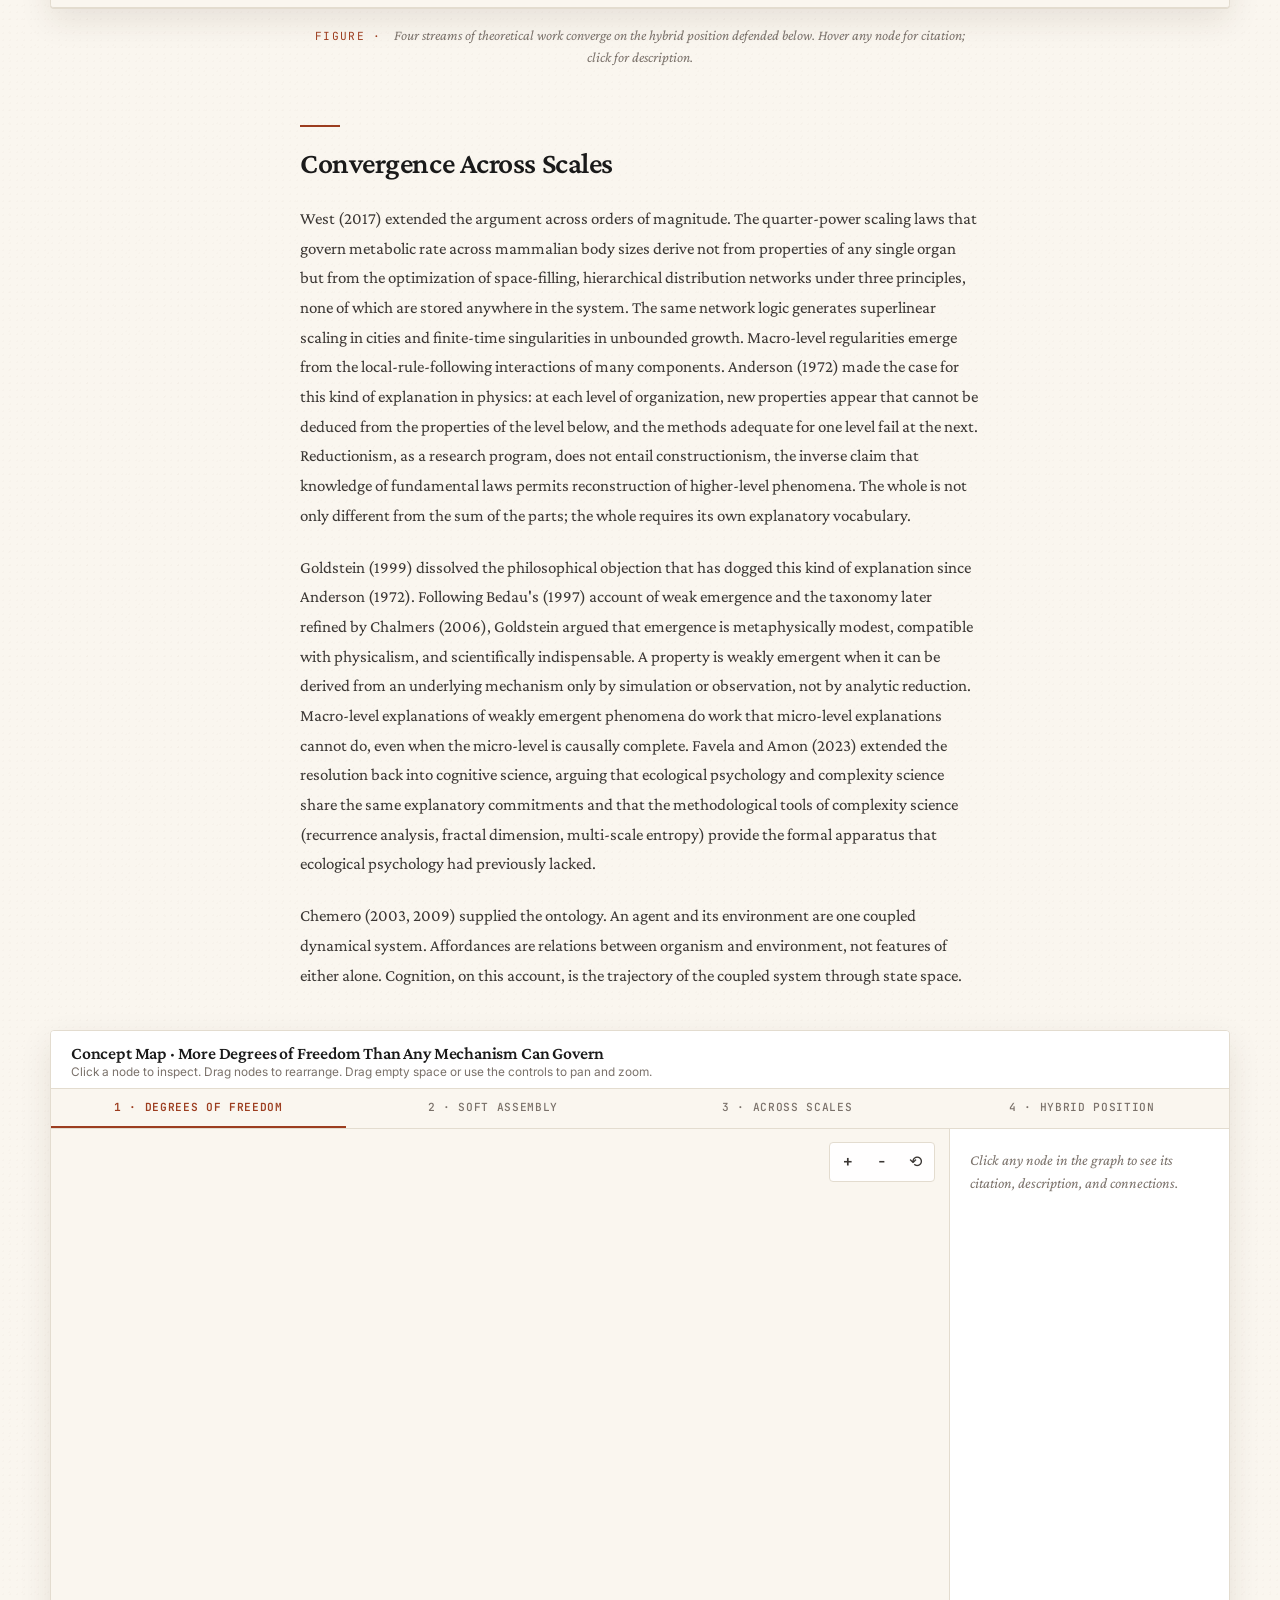
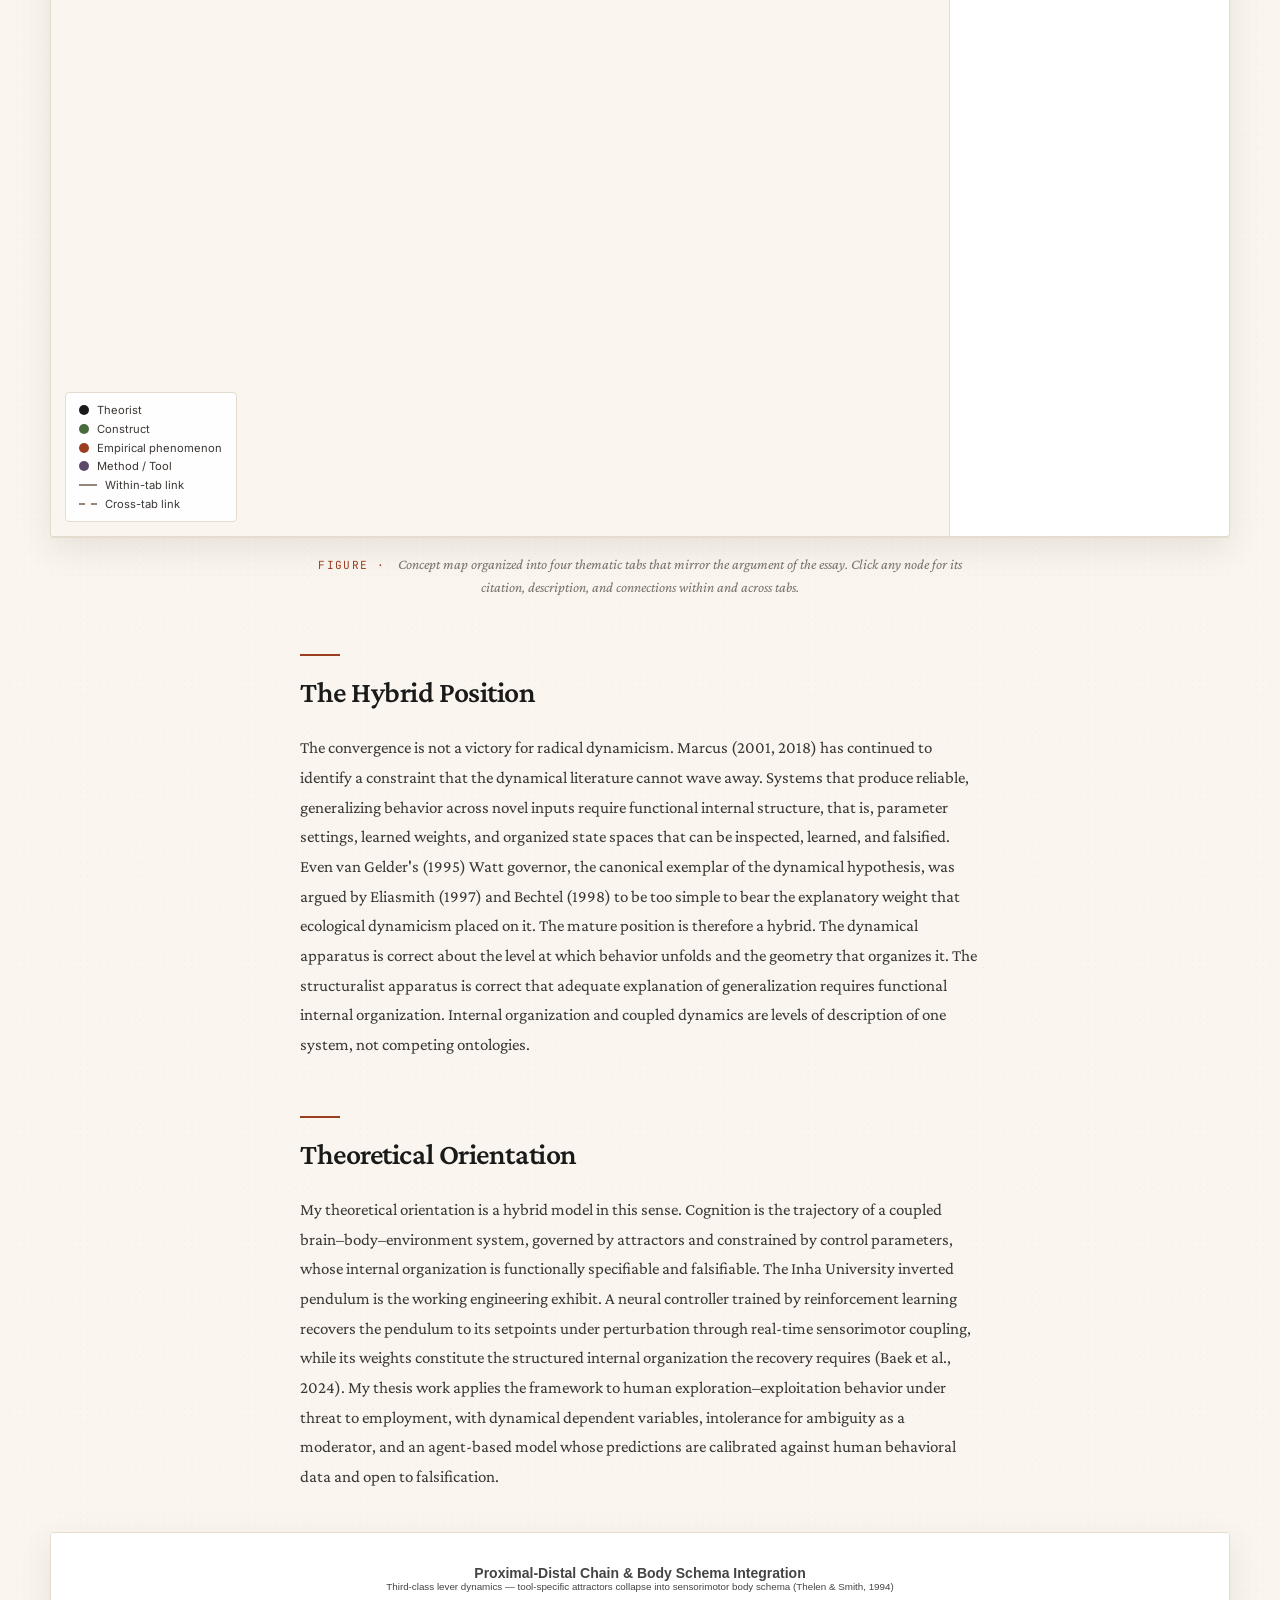
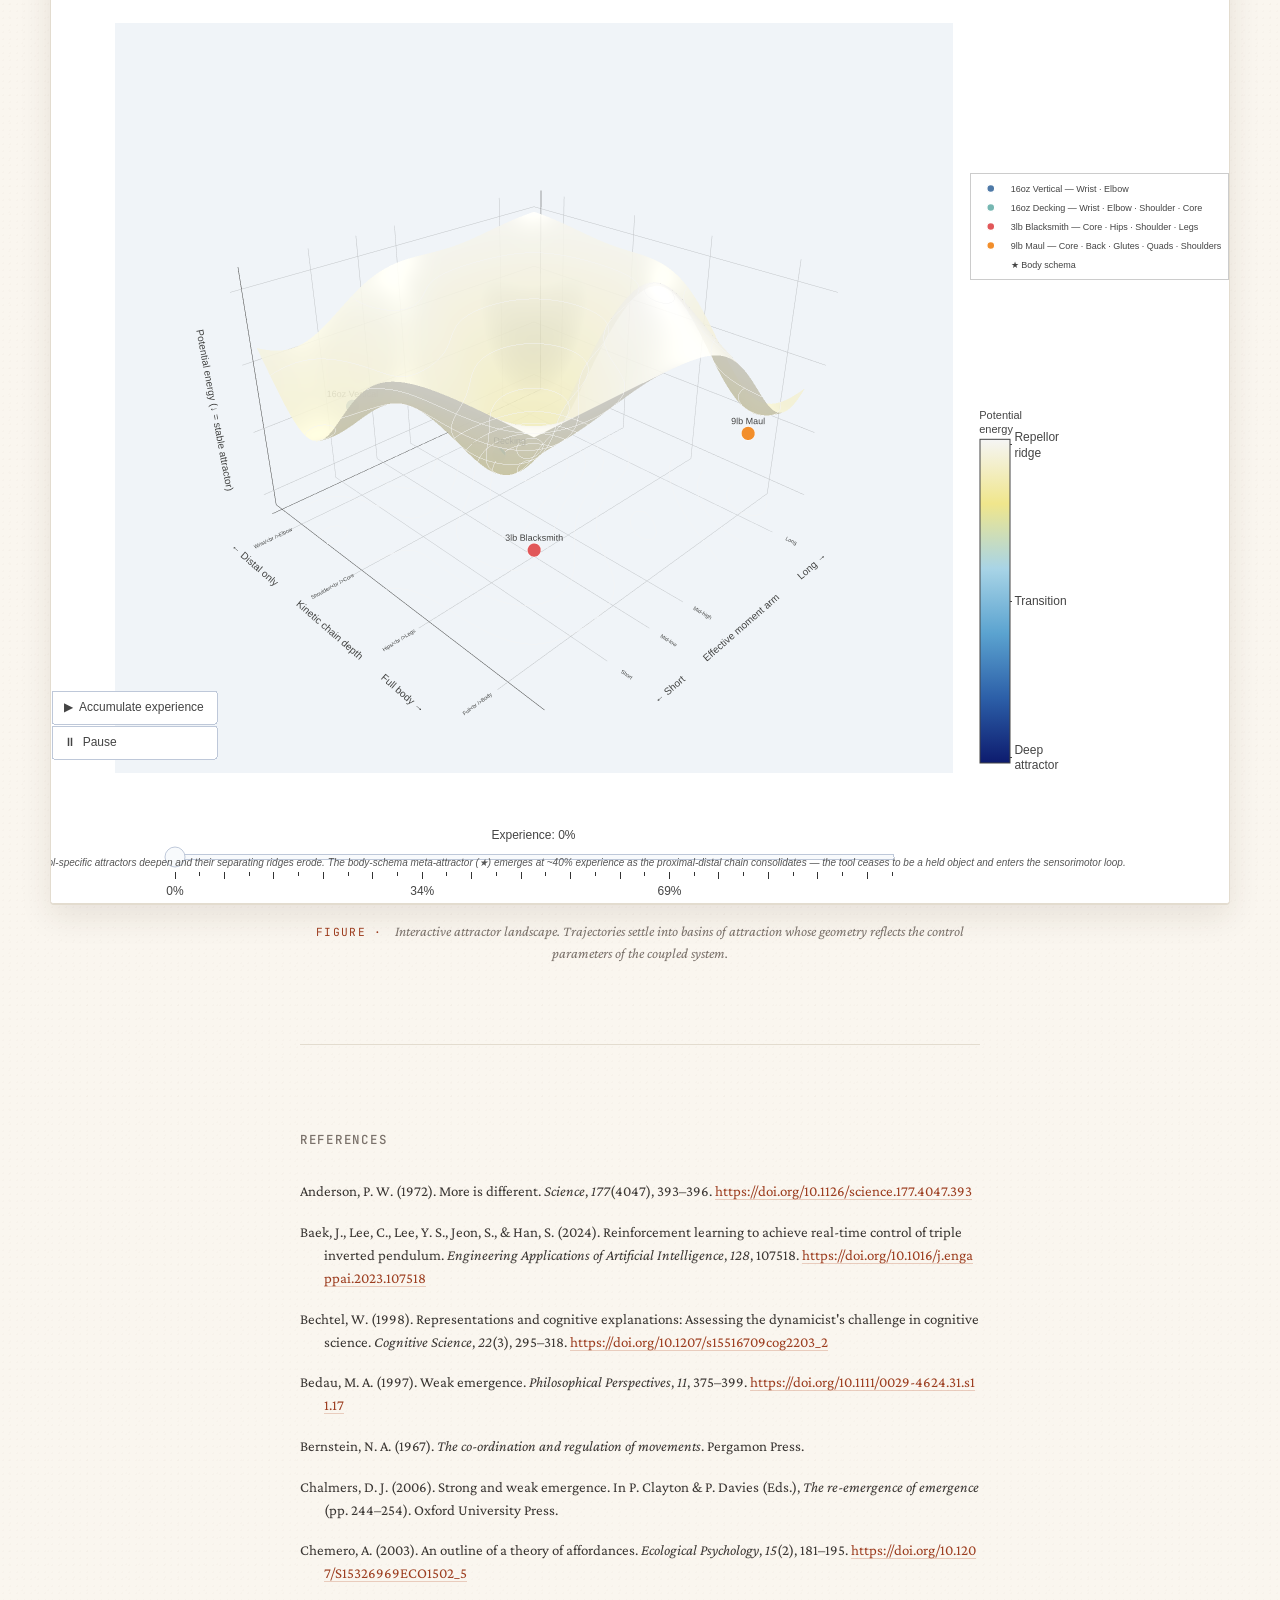
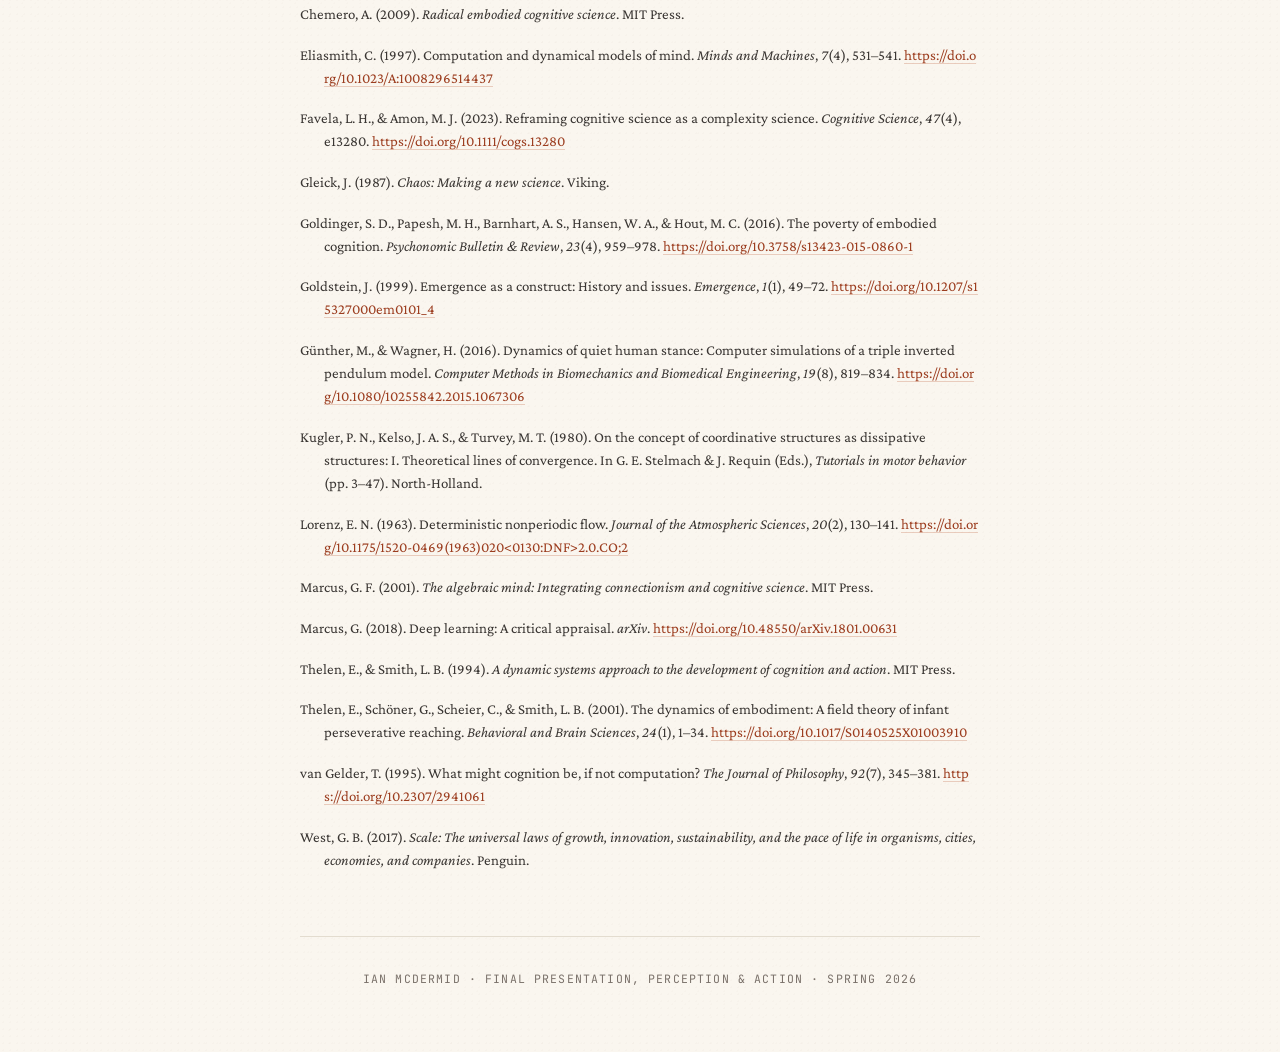
==== commit fd24f846: "Update index.html" ====
--- a/index.html
+++ b/index.html
@@ -79,9 +79,9 @@
     <video
       controls
       preload="metadata"
-      poster="REPLACE_WITH_POSTER.jpg"
+      poster="poster.jpg"
       style="width:100%; aspect-ratio: 16/9; background:#000; border-radius:6px;">
-      <source src="REPLACE_WITH_VIDEO.mp4" type="video/mp4">
+      <source src="pendulum.mp4" type="video/mp4">
       Your browser does not support embedded video. The presentation
       includes a clip of the Inha University triple inverted pendulum
       recovering from a manual disturbance.
--- a/style.css
+++ b/style.css
@@ -1,8 +1,6 @@
 /* ============================================================
    More Degrees of Freedom Than Any Mechanism Can Govern
-   Editorial-academic styling.
-   Type: Crimson Pro (body serif) · Inter (sans) · JetBrains Mono
-   Palette: warm cream paper, near-black ink, deep terracotta accent
+   Final stylesheet
    ============================================================ */
 
 @import url('https://fonts.googleapis.com/css2?family=Crimson+Pro:ital,wght@0,400;0,500;0,600;0,700;1,400;1,500&family=Inter:wght@400;500;600;700&family=JetBrains+Mono:wght@400;500&display=swap');
@@ -23,8 +21,8 @@
     --sans: 'Inter', -apple-system, BlinkMacSystemFont, 'Segoe UI', system-ui, sans-serif;
     --mono: 'JetBrains Mono', 'SF Mono', Menlo, Consolas, monospace;
     --maxw-prose: 680px;
-    --maxw-figure: 1020px;
-    --maxw-container: 1080px;
+    --maxw-figure: 1180px;
+    --maxw-container: 1320px;
 }
 
 * { margin: 0; padding: 0; box-sizing: border-box; }
@@ -100,16 +98,8 @@
 }
 
 header .meta span { white-space: nowrap; }
-
-header .meta .course {
-    color: var(--accent);
-    font-weight: 500;
-}
-
-header .meta .type {
-    font-style: normal;
-    color: var(--ink-muted);
-}
+header .meta .course { color: var(--accent); font-weight: 500; }
+header .meta .type { font-style: normal; color: var(--ink-muted); }
 
 .reading-time {
     display: inline-block;
@@ -121,11 +111,15 @@
 }
 
 /* ============================================================
-   Course Portfolio (sister projects)
+   Course Portfolio
    ============================================================ */
 .course-portfolio {
     max-width: var(--maxw-figure);
     margin: 0 auto 5rem;
+    position: relative;
+    left: 50%;
+    transform: translateX(-50%);
+    width: min(var(--maxw-figure), calc(100vw - 3rem));
 }
 
 .portfolio-heading {
@@ -266,7 +260,6 @@
     line-height: 1.75;
 }
 
-#hook .essay-section p:first-of-type::first-line,
 #hook > p:first-of-type::first-line {
     font-variant: small-caps;
     letter-spacing: 0.04em;
@@ -284,13 +277,16 @@
 .essay-section a:hover { border-bottom-color: var(--accent); }
 
 /* ============================================================
-   Figures — break out to wider column
+   Figures — break out of the prose column, centered on viewport
    ============================================================ */
 .book-figure,
 .reflection-figure {
-    margin: 2.5rem auto;
-    max-width: var(--maxw-figure);
     text-align: center;
+    width: min(var(--maxw-figure), calc(100vw - 3rem));
+    margin: 2.5rem 0;
+    position: relative;
+    left: 50%;
+    transform: translateX(-50%);
 }
 
 .book-figure img {
@@ -334,10 +330,15 @@
     margin-right: 0.25rem;
 }
 
-/* Interactive embedded artifacts (D3 maps, Plotly) */
+/* ============================================================
+   Interactive iframes — base styling
+   The inline `style="height: NNNpx"` on each iframe in index.html
+   wins over this default, so per-figure heights are overridable
+   without touching this stylesheet.
+   ============================================================ */
 .reflection-figure.interactive iframe {
     width: 100%;
-    height: 760px;
+    height: 700px;
     border: 1px solid var(--rule);
     border-radius: 4px;
     box-shadow: 0 1px 0 var(--rule), 0 12px 32px rgba(60, 40, 20, 0.1);
@@ -345,7 +346,32 @@
     display: block;
 }
 
-/* Video figure (pendulum clip) */
+/* Per-iframe sizing.
+   These rules target each iframe by its src attribute, so each
+   visualization gets the height it actually needs.
+   Inline style="height:..." in index.html will still win, but
+   removing those inline values lets these defaults take over.
+   ============================================================ */
+
+/* Lineage timeline — short and wide */
+.reflection-figure.interactive iframe[src*="lineage"] {
+    height: 720px;
+}
+
+/* Concept map — needs more vertical room for the sidebar + graph */
+.reflection-figure.interactive iframe[src*="concept-map"] {
+    height: 850px;
+}
+
+/* Plotly attractor — needs generous height for the 3D surface and legend.
+   Plotly widgets often render the legend in the top-right corner and
+   need vertical room to lay out properly. */
+.reflection-figure.interactive iframe[src*="attractor"],
+.reflection-figure.interactive iframe[src*="lever"] {
+    height: 1050px;
+}
+
+/* Video figure */
 .reflection-figure.video-figure { margin: 2rem auto 3rem; }
 
 .reflection-figure.video-figure video {
@@ -353,6 +379,7 @@
     box-shadow: 0 1px 0 var(--rule), 0 16px 40px rgba(60, 40, 20, 0.18);
     display: block;
     margin: 0 auto;
+    max-width: 100%;
 }
 
 /* ============================================================
@@ -428,11 +455,20 @@
 /* ============================================================
    Responsive
    ============================================================ */
+@media (max-width: 1100px) {
+    .reflection-figure.interactive iframe[src*="concept-map"] { height: 800px; }
+    .reflection-figure.interactive iframe[src*="attractor"],
+    .reflection-figure.interactive iframe[src*="lever"] { height: 900px; }
+}
+
 @media (max-width: 880px) {
     .container { padding: 3rem 1.5rem 2.5rem; }
     body { font-size: 17px; }
     .essay-section p { font-size: 1rem; }
     .reflection-figure.interactive iframe { height: 640px; }
+    .reflection-figure.interactive iframe[src*="concept-map"] { height: 720px; }
+    .reflection-figure.interactive iframe[src*="attractor"],
+    .reflection-figure.interactive iframe[src*="lever"] { height: 800px; }
 }
 
 @media (max-width: 640px) {
@@ -445,6 +481,9 @@
 
     .essay-section h2 { font-size: 1.5rem; margin: 2.25rem 0 1.25rem; }
     .reflection-figure.interactive iframe { height: 540px; }
+    .reflection-figure.interactive iframe[src*="concept-map"] { height: 640px; }
+    .reflection-figure.interactive iframe[src*="attractor"],
+    .reflection-figure.interactive iframe[src*="lever"] { height: 700px; }
 }
 
 @media (max-width: 420px) {
